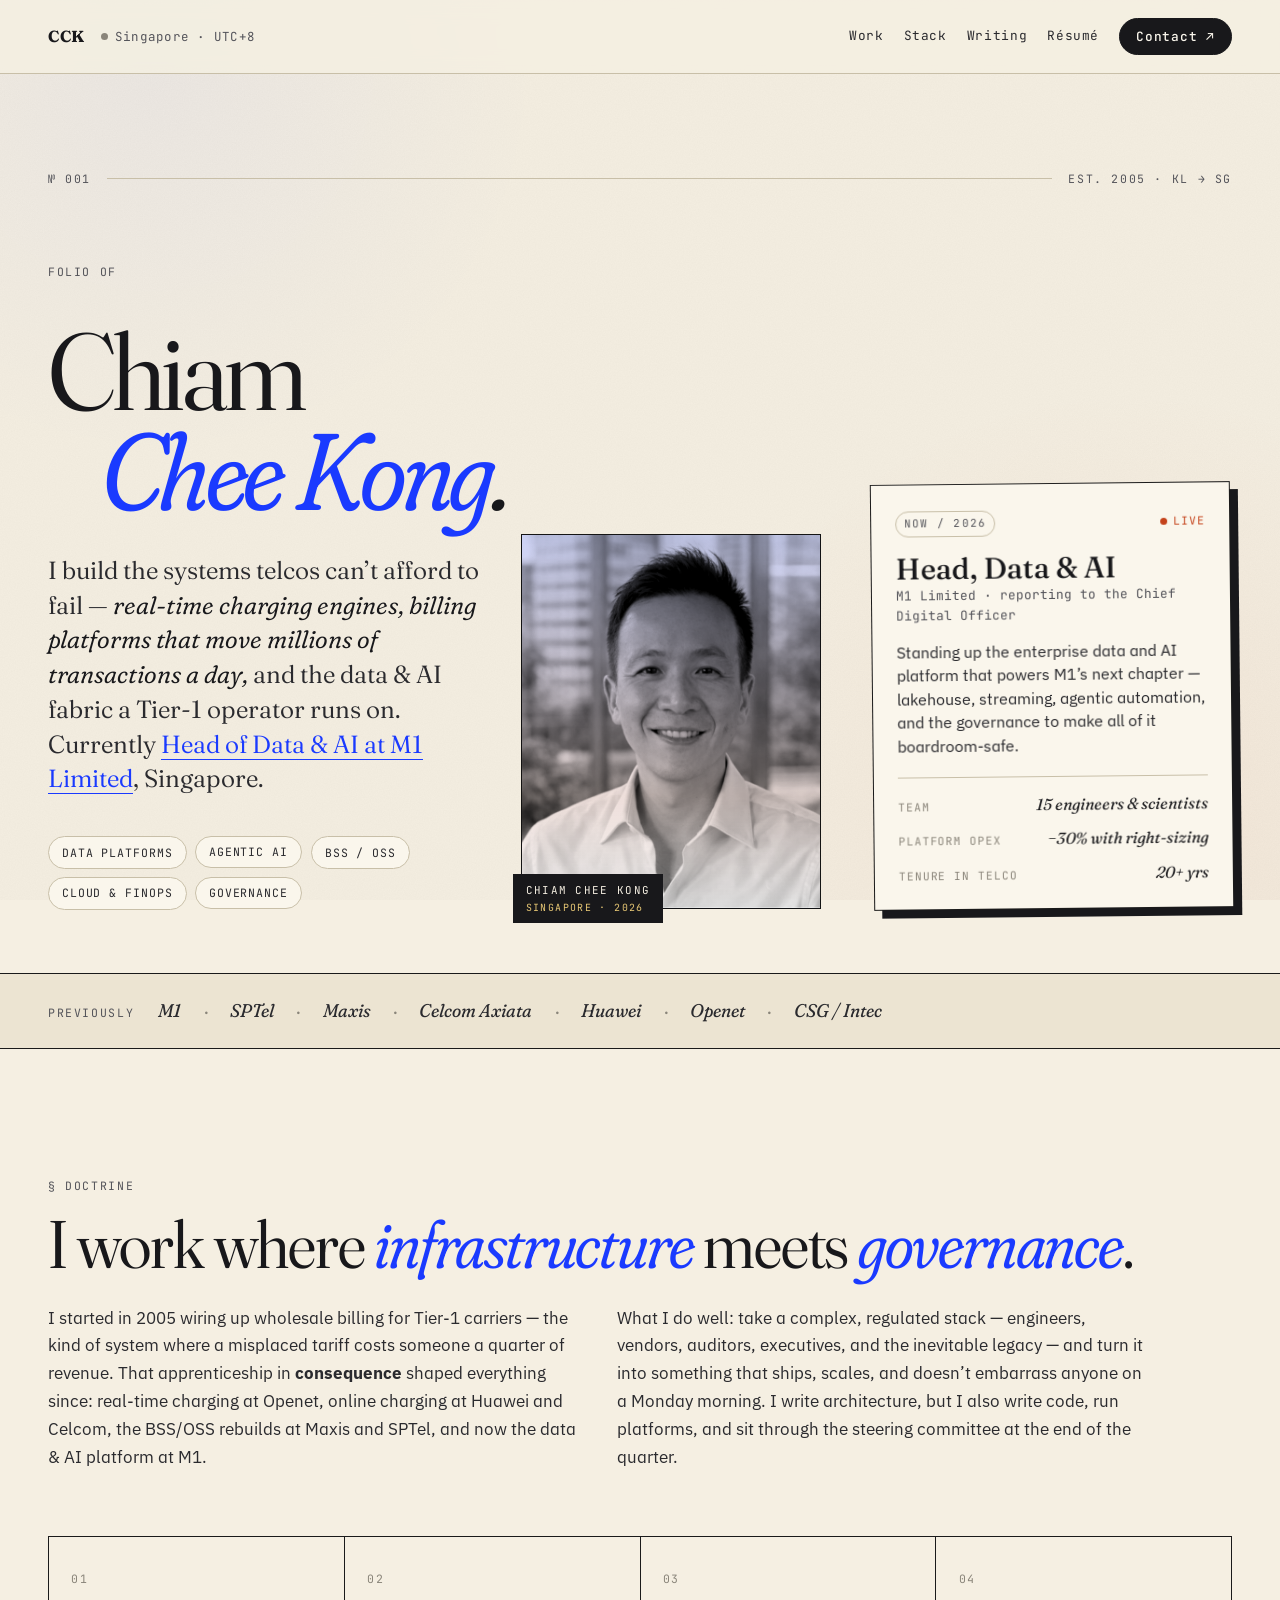
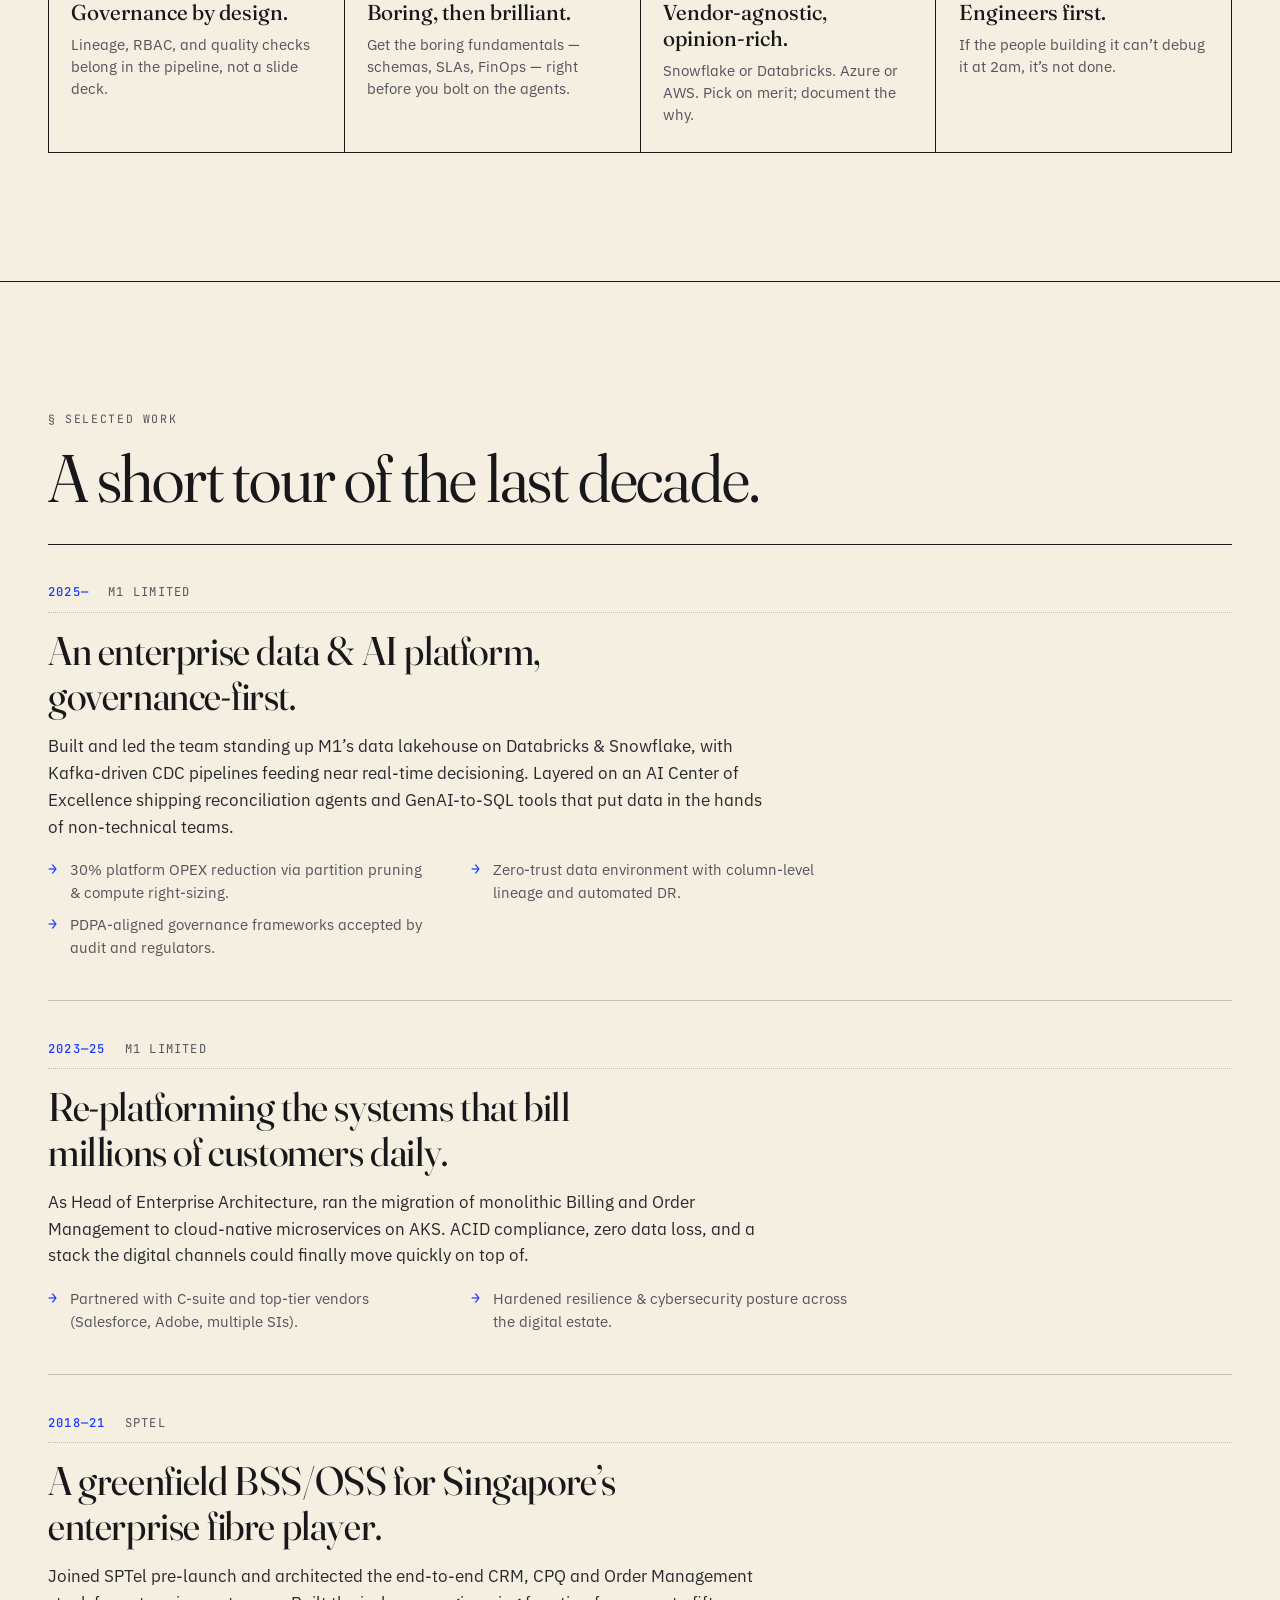
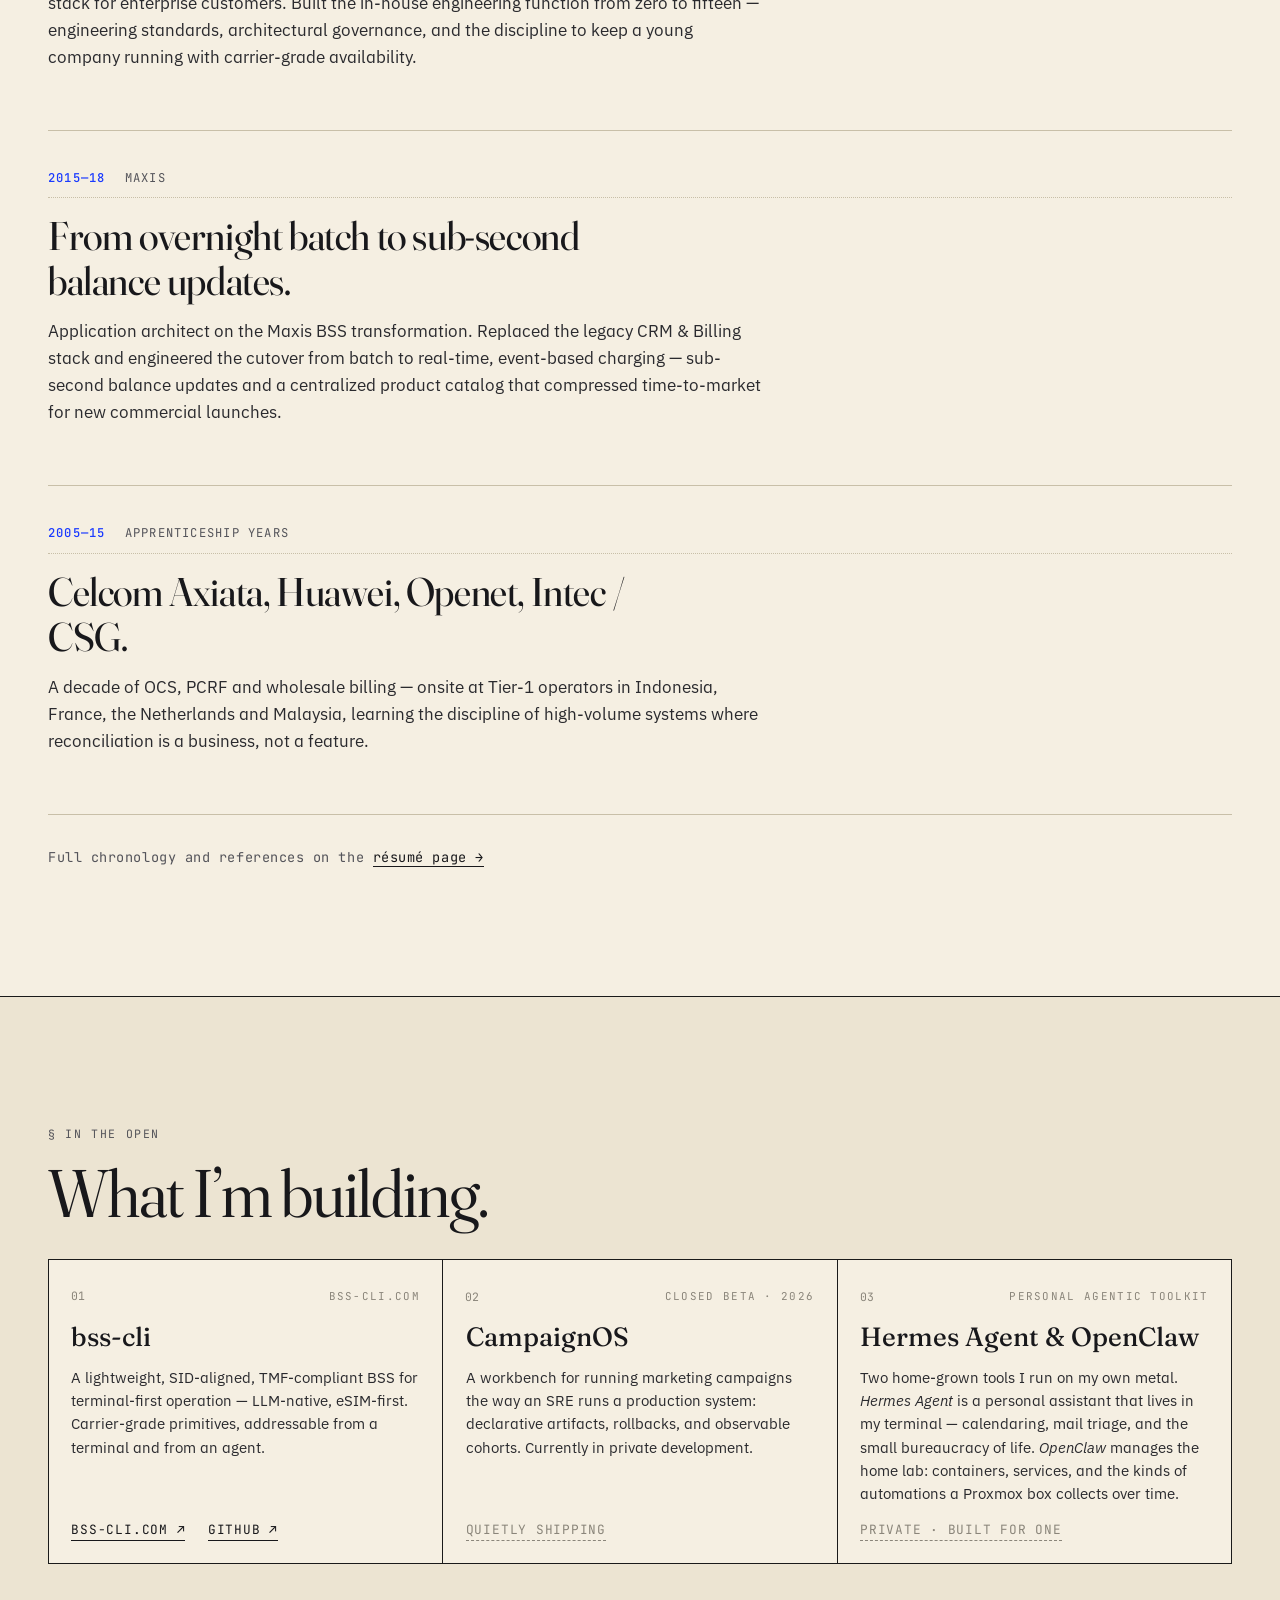
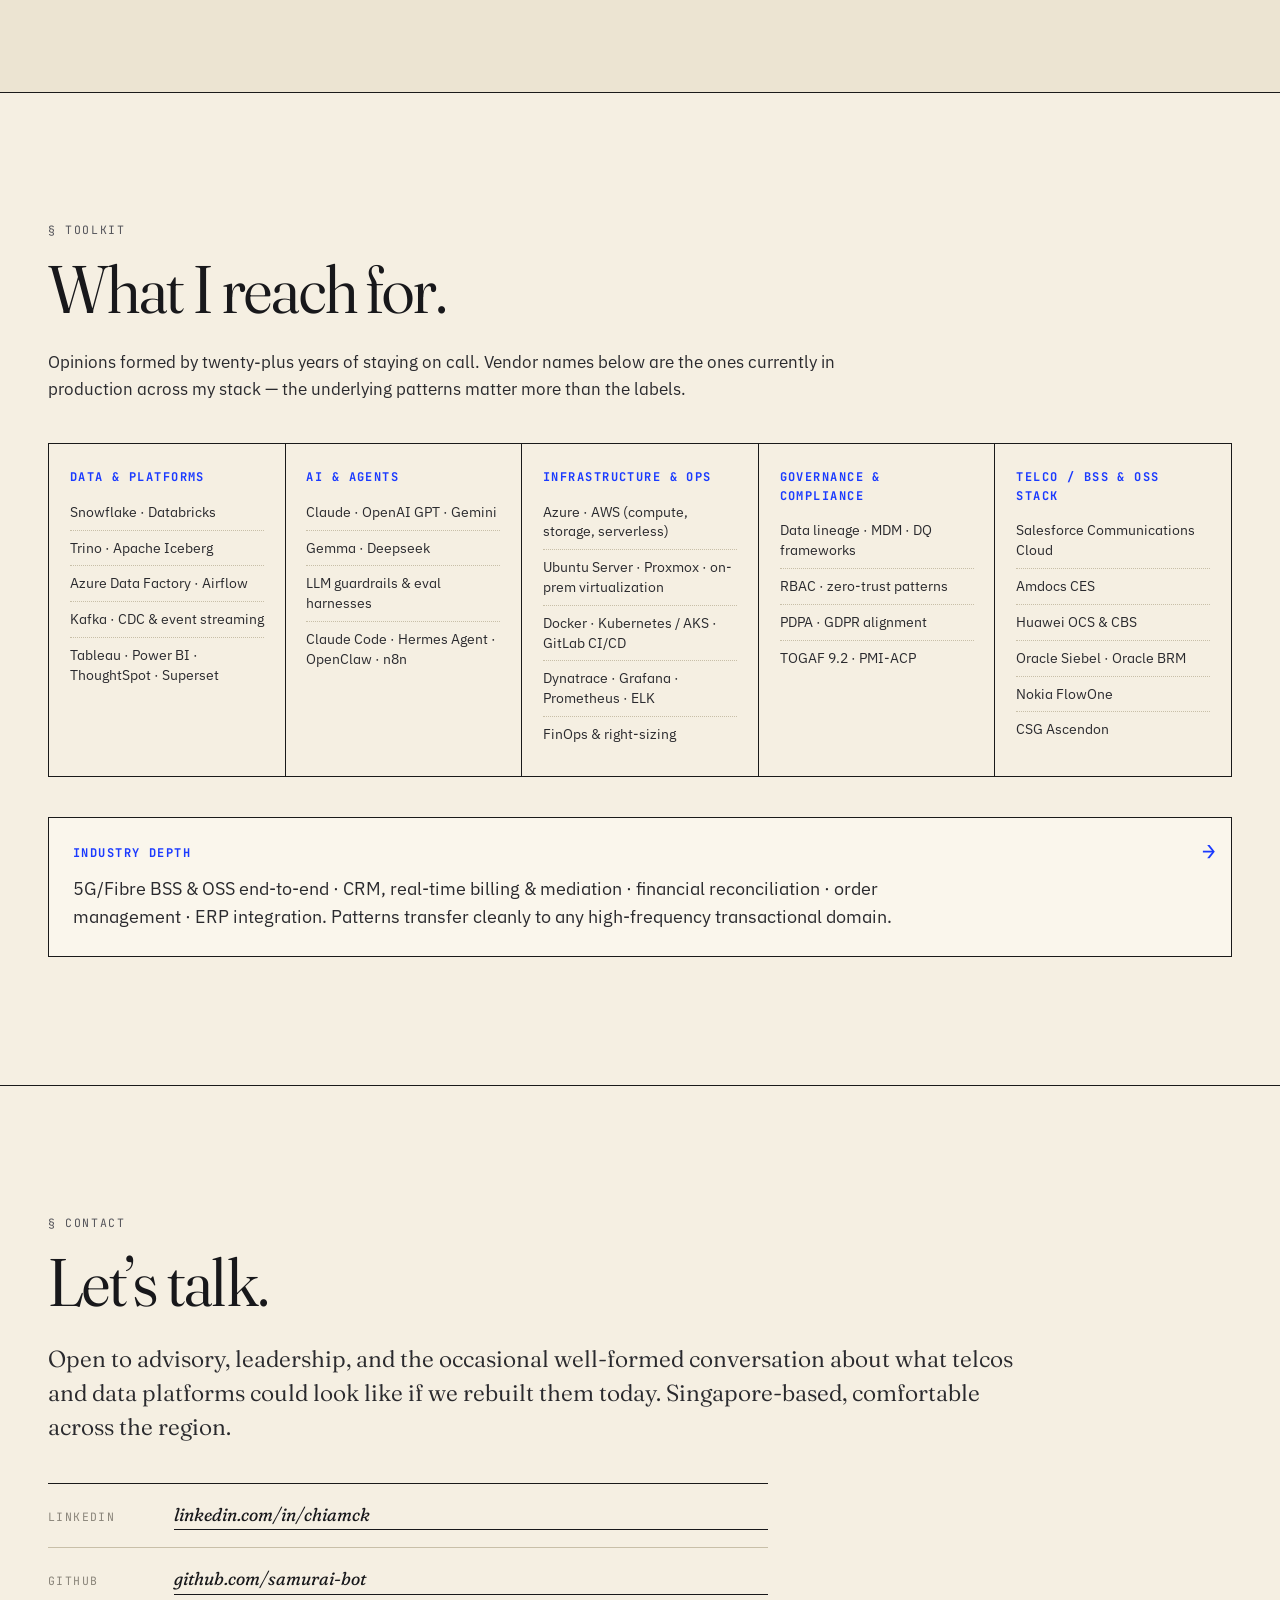
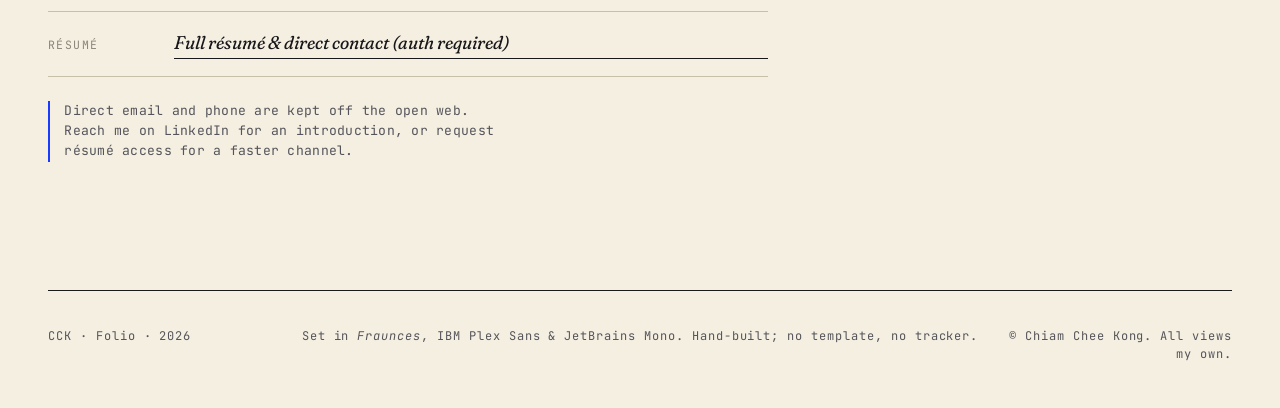
==== index.html @ 958ca461 "chiamck.site — initial published state" ====
<!doctype html>
<html lang="en">
<head>
  <meta charset="utf-8" />
  <meta name="viewport" content="width=device-width,initial-scale=1" />
  <title>Chiam Chee Kong — Head of Data &amp; AI, M1</title>
  <meta name="description" content="Chiam Chee Kong — Head of Data &amp; AI at M1 Limited. Over twenty years building telco-grade data, billing, and decision systems across Singapore and Malaysia." />
  <meta name="author" content="Chiam Chee Kong" />
  <meta property="og:title" content="Chiam Chee Kong — Head of Data &amp; AI" />
  <meta property="og:description" content="Over twenty years building telco-grade data, billing, and decision systems." />
  <meta property="og:url" content="https://chiamck.site" />
  <meta property="og:type" content="website" />
  <meta name="theme-color" content="#f5efe2" />
  <link rel="preconnect" href="https://fonts.googleapis.com" />
  <link rel="preconnect" href="https://fonts.gstatic.com" crossorigin />
  <link href="https://fonts.googleapis.com/css2?family=Fraunces:opsz,wght,SOFT@9..144,300..900,0..100&family=IBM+Plex+Sans:wght@300;400;500;600&family=JetBrains+Mono:wght@400;500&display=swap" rel="stylesheet" />
  <link rel="stylesheet" href="./assets/styles.css" />
  <link rel="icon" type="image/svg+xml" href="./assets/favicon.svg" />
</head>
<body class="page page--home">

  <a class="skip" href="#main">Skip to content</a>

  <header class="topbar" role="banner">
    <div class="topbar__mark">
      <span class="topbar__sigil" aria-hidden="true">CCK</span>
      <span class="topbar__meta"><span class="dot" aria-hidden="true"></span>Singapore · UTC+8</span>
    </div>
    <nav class="topbar__nav" aria-label="Primary">
      <a href="#work">Work</a>
      <a href="#stack">Stack</a>
      <a href="#writing">Writing</a>
      <a href="./resume.html">Résumé</a>
      <a href="https://www.linkedin.com/in/chiamck/" rel="noopener" class="topbar__cta">Contact ↗</a>
    </nav>
  </header>

  <main id="main">

    <!-- HERO -->
    <section class="hero" aria-labelledby="hero-title">
      <div class="hero__rail" aria-hidden="true">
        <span>№ 001</span>
        <span class="rail-line"></span>
        <span>EST. 2005 · KL → SG</span>
      </div>

      <div class="hero__grid">
        <p class="kicker">Folio of</p>
        <h1 id="hero-title" class="display">
          <span class="display__line">Chiam</span>
          <span class="display__line display__line--it">Chee&nbsp;Kong<span class="display__period">.</span></span>
        </h1>

        <p class="lede">
          I build the systems telcos can&rsquo;t afford to fail —
          <em>real-time charging engines, billing platforms that move millions of transactions a day,</em>
          and the data &amp; AI fabric a Tier-1 operator runs on. Currently
          <a href="#work">Head of Data &amp; AI at M1 Limited</a>, Singapore.
        </p>

        <ul class="hero__chips" aria-label="Focus areas">
          <li>Data Platforms</li>
          <li>Agentic AI</li>
          <li>BSS / OSS</li>
          <li>Cloud &amp; FinOps</li>
          <li>Governance</li>
        </ul>
      </div>

      <figure class="portrait" aria-label="Portrait of Chiam Chee Kong">
        <img src="./assets/portrait.jpg" alt="Chiam Chee Kong" loading="eager" />
        <figcaption>
          <span class="portrait__plate">
            <span>Chiam Chee Kong</span>
            <span class="portrait__loc">Singapore · 2026</span>
          </span>
        </figcaption>
      </figure>

      <aside class="card-now" aria-labelledby="now-title">
        <div class="card-now__head">
          <span class="tag">Now / 2026</span>
          <span class="card-now__time"><span class="dot dot--live"></span>Live</span>
        </div>
        <h2 id="now-title" class="card-now__title">Head, Data &amp; AI</h2>
        <p class="card-now__org">M1 Limited &middot; reporting to the Chief Digital Officer</p>
        <p class="card-now__body">
          Standing up the enterprise data and AI platform that powers M1&rsquo;s next chapter — lakehouse, streaming, agentic
          automation, and the governance to make all of it boardroom-safe.
        </p>
        <dl class="card-now__stats">
          <div><dt>Team</dt><dd>15 engineers &amp; scientists</dd></div>
          <div><dt>Platform OPEX</dt><dd>−30% with right-sizing</dd></div>
          <div><dt>Tenure in telco</dt><dd>20+ yrs</dd></div>
        </dl>
      </aside>
    </section>

    <!-- PREVIOUSLY -->
    <section class="previously" aria-label="Previously">
      <p class="previously__label">Previously</p>
      <ul class="previously__list">
        <li>M1</li>
        <li>SPTel</li>
        <li>Maxis</li>
        <li>Celcom Axiata</li>
        <li>Huawei</li>
        <li>Openet</li>
        <li>CSG / Intec</li>
      </ul>
    </section>

    <!-- ABOUT / DOCTRINE -->
    <section class="doctrine" aria-labelledby="doctrine-title">
      <p class="kicker">§ Doctrine</p>
      <h2 id="doctrine-title" class="section-title">
        I work where <em>infrastructure</em> meets <em>governance</em>.
      </h2>
      <div class="doctrine__cols">
        <p>
          I started in 2005 wiring up wholesale billing for Tier-1 carriers — the kind of system where a misplaced
          tariff costs someone a quarter of revenue. That apprenticeship in <strong>consequence</strong> shaped
          everything since: real-time charging at Openet, online charging at Huawei and Celcom, the BSS/OSS rebuilds
          at Maxis and SPTel, and now the data &amp; AI platform at M1.
        </p>
        <p>
          What I do well: take a complex, regulated stack &mdash; engineers, vendors, auditors, executives, and the
          inevitable legacy &mdash; and turn it into something that ships, scales, and doesn&rsquo;t embarrass anyone
          on a Monday morning. I write architecture, but I also write code, run platforms, and sit through the
          steering committee at the end of the quarter.
        </p>
      </div>

      <ul class="principles" aria-label="Operating principles">
        <li>
          <span class="principles__num">01</span>
          <h3>Governance by design.</h3>
          <p>Lineage, RBAC, and quality checks belong in the pipeline, not a slide deck.</p>
        </li>
        <li>
          <span class="principles__num">02</span>
          <h3>Boring, then brilliant.</h3>
          <p>Get the boring fundamentals — schemas, SLAs, FinOps — right before you bolt on the agents.</p>
        </li>
        <li>
          <span class="principles__num">03</span>
          <h3>Vendor-agnostic, opinion-rich.</h3>
          <p>Snowflake or Databricks. Azure or AWS. Pick on merit; document the why.</p>
        </li>
        <li>
          <span class="principles__num">04</span>
          <h3>Engineers first.</h3>
          <p>If the people building it can&rsquo;t debug it at 2am, it&rsquo;s not done.</p>
        </li>
      </ul>
    </section>

    <!-- WORK -->
    <section class="work" id="work" aria-labelledby="work-title">
      <p class="kicker">§ Selected work</p>
      <h2 id="work-title" class="section-title">A short tour of the last decade.</h2>

      <ol class="case-list">
        <li class="case">
          <div class="case__meta">
            <span class="case__year">2025—</span>
            <span class="case__org">M1 Limited</span>
          </div>
          <h3 class="case__title">An enterprise data &amp; AI platform, governance-first.</h3>
          <p class="case__summary">
            Built and led the team standing up M1&rsquo;s data lakehouse on Databricks &amp; Snowflake, with
            Kafka-driven CDC pipelines feeding near real-time decisioning. Layered on an AI Center of Excellence
            shipping reconciliation agents and GenAI-to-SQL tools that put data in the hands of non-technical teams.
          </p>
          <ul class="case__points">
            <li>30% platform OPEX reduction via partition pruning &amp; compute right-sizing.</li>
            <li>Zero-trust data environment with column-level lineage and automated DR.</li>
            <li>PDPA-aligned governance frameworks accepted by audit and regulators.</li>
          </ul>
        </li>

        <li class="case">
          <div class="case__meta">
            <span class="case__year">2023—25</span>
            <span class="case__org">M1 Limited</span>
          </div>
          <h3 class="case__title">Re-platforming the systems that bill millions of customers daily.</h3>
          <p class="case__summary">
            As Head of Enterprise Architecture, ran the migration of monolithic Billing and Order Management to
            cloud-native microservices on AKS. ACID compliance, zero data loss, and a stack the digital channels
            could finally move quickly on top of.
          </p>
          <ul class="case__points">
            <li>Partnered with C-suite and top-tier vendors (Salesforce, Adobe, multiple SIs).</li>
            <li>Hardened resilience &amp; cybersecurity posture across the digital estate.</li>
          </ul>
        </li>

        <li class="case">
          <div class="case__meta">
            <span class="case__year">2018—21</span>
            <span class="case__org">SPTel</span>
          </div>
          <h3 class="case__title">A greenfield BSS/OSS for Singapore&rsquo;s enterprise fibre player.</h3>
          <p class="case__summary">
            Joined SPTel pre-launch and architected the end-to-end CRM, CPQ and Order Management stack for enterprise
            customers. Built the in-house engineering function from zero to fifteen — engineering standards,
            architectural governance, and the discipline to keep a young company running with carrier-grade
            availability.
          </p>
        </li>

        <li class="case">
          <div class="case__meta">
            <span class="case__year">2015—18</span>
            <span class="case__org">Maxis</span>
          </div>
          <h3 class="case__title">From overnight batch to sub-second balance updates.</h3>
          <p class="case__summary">
            Application architect on the Maxis BSS transformation. Replaced the legacy CRM &amp; Billing stack and
            engineered the cutover from batch to real-time, event-based charging — sub-second balance updates and a
            centralized product catalog that compressed time-to-market for new commercial launches.
          </p>
        </li>

        <li class="case case--quiet">
          <div class="case__meta">
            <span class="case__year">2005—15</span>
            <span class="case__org">Apprenticeship years</span>
          </div>
          <h3 class="case__title">Celcom Axiata, Huawei, Openet, Intec / CSG.</h3>
          <p class="case__summary">
            A decade of OCS, PCRF and wholesale billing — onsite at Tier-1 operators in Indonesia, France, the
            Netherlands and Malaysia, learning the discipline of high-volume systems where reconciliation is a
            business, not a feature.
          </p>
        </li>
      </ol>

      <p class="work__more">
        Full chronology and references on the <a href="./resume.html">résumé page →</a>
      </p>
    </section>

    <!-- WRITING / SIDE PROJECTS -->
    <section class="writing" id="writing" aria-labelledby="writing-title">
      <p class="kicker">§ In the open</p>
      <h2 id="writing-title" class="section-title">What I&rsquo;m building.</h2>

      <div class="writing__grid">
        <article class="card-proj">
          <div class="card-proj__head">
            <span class="card-proj__num">01</span>
            <span class="tag tag--mono">bss-cli.com</span>
          </div>
          <h3 class="card-proj__title">bss-cli</h3>
          <p class="card-proj__body">
            A lightweight, SID-aligned, TMF-compliant BSS for terminal-first operation &mdash; LLM-native,
            eSIM-first. Carrier-grade primitives, addressable from a terminal and from an agent.
          </p>
          <div class="card-proj__links">
            <a class="link-arrow" href="https://bss-cli.com" rel="noopener">bss-cli.com</a>
            <a class="link-arrow" href="https://github.com/samurai-bot/bss-cli" rel="noopener">GitHub</a>
          </div>
        </article>

        <article class="card-proj">
          <div class="card-proj__head">
            <span class="card-proj__num">02</span>
            <span class="tag tag--mono">closed beta · 2026</span>
          </div>
          <h3 class="card-proj__title">CampaignOS</h3>
          <p class="card-proj__body">
            A workbench for running marketing campaigns the way an SRE runs a production system: declarative
            artifacts, rollbacks, and observable cohorts. Currently in private development.
          </p>
          <span class="link-arrow link-arrow--muted">Quietly shipping</span>
        </article>

        <article class="card-proj">
          <div class="card-proj__head">
            <span class="card-proj__num">03</span>
            <span class="tag tag--mono">personal agentic toolkit</span>
          </div>
          <h3 class="card-proj__title">Hermes Agent &amp; OpenClaw</h3>
          <p class="card-proj__body">
            Two home-grown tools I run on my own metal. <em>Hermes Agent</em> is a personal assistant that lives in
            my terminal — calendaring, mail triage, and the small bureaucracy of life. <em>OpenClaw</em> manages
            the home lab: containers, services, and the kinds of automations a Proxmox box collects over time.
          </p>
          <span class="link-arrow link-arrow--muted">Private &middot; built for one</span>
        </article>
      </div>
    </section>

    <!-- STACK / CAPABILITIES -->
    <section class="stack" id="stack" aria-labelledby="stack-title">
      <p class="kicker">§ Toolkit</p>
      <h2 id="stack-title" class="section-title">What I reach for.</h2>
      <p class="stack__intro">
        Opinions formed by twenty-plus years of staying on call. Vendor names below are the ones currently in production
        across my stack — the underlying patterns matter more than the labels.
      </p>

      <div class="stack__grid">
        <div class="stack__col">
          <h3>Data &amp; platforms</h3>
          <ul>
            <li>Snowflake · Databricks</li>
            <li>Trino · Apache Iceberg</li>
            <li>Azure Data Factory · Airflow</li>
            <li>Kafka · CDC &amp; event streaming</li>
            <li>Tableau · Power BI · ThoughtSpot · Superset</li>
          </ul>
        </div>
        <div class="stack__col">
          <h3>AI &amp; agents</h3>
          <ul>
            <li>Claude · OpenAI GPT · Gemini</li>
            <li>Gemma · Deepseek</li>
            <li>LLM guardrails &amp; eval harnesses</li>
            <li>Claude Code · Hermes Agent · OpenClaw · n8n</li>
          </ul>
        </div>
        <div class="stack__col">
          <h3>Infrastructure &amp; ops</h3>
          <ul>
            <li>Azure · AWS (compute, storage, serverless)</li>
            <li>Ubuntu Server · Proxmox · on-prem virtualization</li>
            <li>Docker · Kubernetes / AKS · GitLab CI/CD</li>
            <li>Dynatrace · Grafana · Prometheus · ELK</li>
            <li>FinOps &amp; right-sizing</li>
          </ul>
        </div>
        <div class="stack__col">
          <h3>Governance &amp; compliance</h3>
          <ul>
            <li>Data lineage · MDM · DQ frameworks</li>
            <li>RBAC · zero-trust patterns</li>
            <li>PDPA · GDPR alignment</li>
            <li>TOGAF 9.2 · PMI-ACP</li>
          </ul>
        </div>
        <div class="stack__col stack__col--telco">
          <h3>Telco / BSS &amp; OSS stack</h3>
          <ul>
            <li>Salesforce Communications Cloud</li>
            <li>Amdocs CES</li>
            <li>Huawei OCS &amp; CBS</li>
            <li>Oracle Siebel · Oracle BRM</li>
            <li>Nokia FlowOne</li>
            <li>CSG Ascendon</li>
          </ul>
        </div>
      </div>

      <div class="stack__industry">
        <h3>Industry depth</h3>
        <p>
          5G/Fibre BSS &amp; OSS end-to-end · CRM, real-time billing &amp; mediation · financial reconciliation ·
          order management · ERP integration. Patterns transfer cleanly to any high-frequency transactional domain.
        </p>
      </div>
    </section>

    <!-- CONTACT -->
    <section class="contact" id="contact" aria-labelledby="contact-title">
      <p class="kicker">§ Contact</p>
      <h2 id="contact-title" class="section-title">Let&rsquo;s talk.</h2>
      <p class="contact__lede">
        Open to advisory, leadership, and the occasional well-formed conversation about what telcos and data
        platforms could look like if we rebuilt them today. Singapore-based, comfortable across the region.
      </p>

      <ul class="contact__list">
        <li>
          <span class="contact__label">LinkedIn</span>
          <a href="https://www.linkedin.com/in/chiamck/" rel="noopener">linkedin.com/in/chiamck</a>
        </li>
        <li>
          <span class="contact__label">GitHub</span>
          <a href="https://github.com/samurai-bot" rel="noopener">github.com/samurai-bot</a>
        </li>
        <li>
          <span class="contact__label">Résumé</span>
          <a href="./resume.html">Full résumé &amp; direct contact (auth required)</a>
        </li>
      </ul>
      <p class="contact__note">
        Direct email and phone are kept off the open web. Reach me on LinkedIn for an introduction, or
        request résumé access for a faster channel.
      </p>
    </section>
  </main>

  <footer class="footer" role="contentinfo">
    <div class="footer__rule" aria-hidden="true"></div>
    <div class="footer__grid">
      <p class="footer__mark">CCK · Folio · 2026</p>
      <p class="footer__cite">
        Set in <em>Fraunces</em>, IBM Plex Sans &amp; JetBrains Mono. Hand-built; no template, no tracker.
      </p>
      <p class="footer__legal">
        © Chiam Chee Kong. All views my own.
      </p>
    </div>
  </footer>

</body>
</html>
---- assets/styles.css ----
/* =========================================================
   CCK · Folio
   Editorial / technical. Cream paper, ink black, cobalt accent.
   ========================================================= */

:root {
  --paper:        #f5efe2;
  --paper-deep:   #ece4d2;
  --paper-soft:   #faf6ec;
  --ink:          #18181b;
  --ink-soft:     #2a2a2e;
  --ink-mute:     #54545a;
  --ink-faint:    #8a857a;
  --rule:         #1a1a1a;
  --rule-soft:    #c8bfa8;
  --accent:       #1a3aff;          /* cobalt */
  --accent-warm:  #c4421a;          /* terracotta — used sparingly */
  --hl:           #fff5b8;          /* highlighter */

  --serif:  "Fraunces", "Iowan Old Style", Georgia, "Times New Roman", serif;
  --sans:   "IBM Plex Sans", -apple-system, BlinkMacSystemFont, "Helvetica Neue", Arial, sans-serif;
  --mono:   "JetBrains Mono", "SF Mono", "Fira Code", ui-monospace, Menlo, monospace;

  --measure: 64ch;
  --gutter: clamp(1.25rem, 4vw, 3rem);
  --section-y: clamp(4rem, 10vw, 8rem);

  --easing: cubic-bezier(.2,.8,.2,1);
}

/* ---------- reset / base ---------- */

*, *::before, *::after { box-sizing: border-box; }
html, body { margin: 0; padding: 0; }
html { scroll-behavior: smooth; }

body {
  background: var(--paper);
  color: var(--ink);
  font-family: var(--sans);
  font-size: clamp(15px, 1.05vw + 12px, 18px);
  line-height: 1.55;
  font-feature-settings: "ss01", "kern", "liga";
  text-rendering: optimizeLegibility;
  -webkit-font-smoothing: antialiased;
  background-image:
    radial-gradient(circle at 12% 8%, rgba(26,58,255,.04), transparent 28%),
    radial-gradient(circle at 88% 92%, rgba(196,66,26,.05), transparent 32%);
  background-attachment: fixed;
}

/* subtle paper grain */
body::before {
  content: "";
  position: fixed; inset: 0;
  pointer-events: none;
  background-image: url("data:image/svg+xml;utf8,<svg xmlns='http://www.w3.org/2000/svg' width='240' height='240'><filter id='n'><feTurbulence type='fractalNoise' baseFrequency='.85' numOctaves='2' stitchTiles='stitch'/><feColorMatrix values='0 0 0 0 0  0 0 0 0 0  0 0 0 0 0  0 0 0 .045 0'/></filter><rect width='100%25' height='100%25' filter='url(%23n)'/></svg>");
  mix-blend-mode: multiply;
  opacity: .55;
  z-index: 1;
}

main, header, footer, section { position: relative; z-index: 2; }

a {
  color: inherit;
  text-decoration: none;
  text-underline-offset: .2em;
  text-decoration-thickness: 1px;
  border-bottom: 1px solid currentColor;
  transition: color .25s var(--easing), background .25s var(--easing);
}
a:hover, a:focus-visible {
  color: var(--accent);
}
a:focus-visible { outline: 2px dashed var(--accent); outline-offset: 4px; border-radius: 2px; }

img { max-width: 100%; display: block; }

::selection { background: var(--hl); color: var(--ink); }

.skip {
  position: absolute; left: -9999px;
  background: var(--ink); color: var(--paper); padding: .6rem 1rem;
}
.skip:focus { left: 1rem; top: 1rem; z-index: 10; }

/* ---------- typography primitives ---------- */

.kicker {
  font-family: var(--mono);
  font-size: .72rem;
  letter-spacing: .14em;
  text-transform: uppercase;
  color: var(--ink-mute);
  margin: 0 0 1rem;
}

.section-title {
  font-family: var(--serif);
  font-weight: 360;
  font-style: normal;
  font-size: clamp(2.1rem, 4vw + 1rem, 4.4rem);
  line-height: 1.02;
  letter-spacing: -0.018em;
  margin: 0 0 1.6rem;
  font-variation-settings: "opsz" 144, "SOFT" 30;
}
.section-title em {
  font-style: italic;
  font-variation-settings: "opsz" 144, "SOFT" 80;
  color: var(--accent);
}

.tag {
  display: inline-flex; align-items: center; gap: .5em;
  font-family: var(--mono);
  font-size: .68rem;
  letter-spacing: .12em;
  text-transform: uppercase;
  color: var(--ink-mute);
  border: 1px solid var(--rule-soft);
  padding: .35em .7em;
  border-radius: 999px;
  background: var(--paper-soft);
}
.tag--mono { padding: .25em 0; border: 0; background: transparent; color: var(--ink-faint); }

.dot {
  width: 7px; height: 7px; border-radius: 50%;
  background: var(--ink-faint); display: inline-block;
}
.dot--live {
  background: var(--accent-warm);
  box-shadow: 0 0 0 0 rgba(196,66,26,.5);
  animation: live 1.6s var(--easing) infinite;
}
@keyframes live {
  0%   { box-shadow: 0 0 0 0   rgba(196,66,26,.55); }
  70%  { box-shadow: 0 0 0 10px rgba(196,66,26,0); }
  100% { box-shadow: 0 0 0 0   rgba(196,66,26,0); }
}

/* ---------- top bar ---------- */

.topbar {
  position: sticky; top: 0; z-index: 5;
  display: flex; align-items: center; justify-content: space-between;
  gap: 2rem;
  padding: 1.1rem var(--gutter);
  background: rgba(245, 239, 226, .82);
  backdrop-filter: blur(10px) saturate(1.1);
  -webkit-backdrop-filter: blur(10px) saturate(1.1);
  border-bottom: 1px solid var(--rule-soft);
}
.topbar__mark {
  display: flex; align-items: center; gap: 1rem;
  font-family: var(--mono); font-size: .78rem; letter-spacing: .1em;
}
.topbar__sigil {
  display: inline-block;
  font-family: var(--serif);
  font-weight: 700;
  font-size: 1rem;
  letter-spacing: .04em;
  color: var(--ink);
  border: 0;
}
.topbar__sigil--link { border-bottom: 1px solid currentColor; }
.topbar__meta { display: inline-flex; align-items: center; gap: .55em; color: var(--ink-mute); }

.topbar__nav {
  display: flex; align-items: center; gap: 1.25rem;
  font-family: var(--mono); font-size: .8rem; letter-spacing: .05em;
}
.topbar__nav a, .topbar__nav button {
  border-bottom: 1px solid transparent;
  background: none; cursor: pointer;
  font: inherit; color: var(--ink-soft); padding: 0;
}
.topbar__nav a:hover, .topbar__nav button:hover {
  border-bottom-color: currentColor; color: var(--accent);
}
.topbar__cta,
.topbar__cta:link,
.topbar__cta:visited {
  display: inline-flex; align-items: center;
  border: 1px solid var(--ink) !important;
  padding: .5rem 1rem;
  border-radius: 999px;
  background: var(--ink) !important;
  color: var(--paper-soft) !important;
  font-weight: 500;
  letter-spacing: .06em;
}
.topbar__cta:hover, .topbar__cta:focus-visible {
  background: var(--accent) !important;
  border-color: var(--accent) !important;
  color: #ffffff !important;
}
.topbar__cta--button { font-family: var(--mono); font-size: .8rem; }
@media (max-width: 720px) {
  .topbar { padding: .75rem 1rem; gap: 1rem; }
  .topbar__nav { gap: .85rem; font-size: .72rem; }
  .topbar__nav a:not(.topbar__cta) { display: none; }
  .topbar__nav .topbar__cta { display: inline-flex; }
}

/* ---------- HERO ---------- */

.hero {
  padding: clamp(3rem, 8vw, 6rem) var(--gutter) clamp(2rem, 5vw, 4rem);
  display: grid;
  grid-template-columns: minmax(0, 1fr) minmax(220px, 300px) minmax(260px, 360px);
  grid-template-areas:
    "rail    rail      rail"
    "title   portrait  now";
  gap: clamp(1.5rem, 4vw, 4rem);
  align-items: end;
  border-bottom: 1px solid var(--rule);
}
.hero__rail { grid-area: rail; }
.hero__grid { grid-area: title; }
.portrait   { grid-area: portrait; }
.card-now   { grid-area: now; }

@media (max-width: 1100px) {
  .hero {
    grid-template-columns: 1fr 1fr;
    grid-template-areas:
      "rail rail"
      "title portrait"
      "now   now";
  }
}
@media (max-width: 720px) {
  .hero {
    grid-template-columns: 1fr;
    grid-template-areas:
      "rail"
      "portrait"
      "title"
      "now";
  }
}

.hero__rail {
  grid-column: 1 / -1;
  display: flex; align-items: center; gap: 1rem;
  font-family: var(--mono); font-size: .72rem; letter-spacing: .14em;
  text-transform: uppercase; color: var(--ink-mute);
  margin-bottom: 1.5rem;
}
.rail-line { flex: 1; height: 1px; background: var(--rule-soft); }

.hero__grid {
  display: grid; gap: 1.5rem;
}

.display {
  font-family: var(--serif);
  font-weight: 360;
  font-size: clamp(3.2rem, 8.5vw, 7.5rem);
  line-height: .92;
  letter-spacing: -0.035em;
  margin: 0;
  font-variation-settings: "opsz" 144, "SOFT" 20;
}
@media (max-width: 720px) { .display { font-size: clamp(3.2rem, 14vw, 5.5rem); } }
.display__line { display: block; }
.display__line--it {
  font-style: italic;
  font-variation-settings: "opsz" 144, "SOFT" 100;
  color: var(--accent);
  padding-left: clamp(.5rem, 4vw, 4rem);
}
.display__period { color: var(--ink); }

.lede {
  font-family: var(--serif);
  font-size: clamp(1.15rem, 1vw + .9rem, 1.55rem);
  line-height: 1.4;
  font-weight: 350;
  max-width: 32em;
  color: var(--ink-soft);
  font-variation-settings: "opsz" 36;
  margin: .5rem 0 0;
}
.lede em {
  font-style: italic;
  color: var(--ink);
  font-variation-settings: "opsz" 36, "SOFT" 90;
}
.lede a { border-bottom: 1px solid var(--accent); color: var(--accent); }

.hero__chips {
  list-style: none; padding: 0; margin: 1rem 0 0;
  display: flex; flex-wrap: wrap; gap: .5rem .55rem;
}
.hero__chips li {
  font-family: var(--mono);
  font-size: .72rem; letter-spacing: .08em; text-transform: uppercase;
  padding: .4rem .8rem;
  background: var(--paper-soft);
  border: 1px solid var(--rule-soft);
  border-radius: 999px;
  color: var(--ink-soft);
}

/* portrait — magazine duotone */
.portrait {
  margin: 0;
  position: relative;
  align-self: end;
}
.portrait img {
  width: 100%;
  aspect-ratio: 4 / 5;
  object-fit: cover;
  object-position: center 28%;
  filter: grayscale(1) contrast(1.05) brightness(.96);
  border: 1px solid var(--rule);
  background: var(--paper-deep);
  display: block;
  transition: filter .6s var(--easing);
}
.portrait::after {
  /* duotone wash */
  content: "";
  position: absolute; inset: 0;
  pointer-events: none;
  background:
    linear-gradient(180deg, rgba(26,58,255,.18), rgba(196,66,26,.12) 70%, rgba(245,239,226,0));
  mix-blend-mode: multiply;
  border: 1px solid transparent;
}
.portrait:hover img { filter: grayscale(0) contrast(1) brightness(1); }

.portrait figcaption {
  position: absolute;
  left: -8px; bottom: -14px;
  z-index: 2;
}
.portrait__plate {
  display: inline-flex; flex-direction: column;
  background: var(--ink); color: var(--paper);
  padding: .55rem .8rem;
  font-family: var(--mono);
  font-size: .68rem; letter-spacing: .12em; text-transform: uppercase;
  line-height: 1.4;
}
.portrait__loc {
  color: #e8c875;            /* warm parchment yellow on ink — readable */
  font-size: .62rem;
  letter-spacing: .14em;
  margin-top: .15rem;
}

/* now-card */
.card-now {
  border: 1px solid var(--rule);
  background: var(--paper-soft);
  padding: 1.6rem 1.5rem 1.4rem;
  position: relative;
  box-shadow: 8px 8px 0 var(--ink);
  transform: rotate(-0.6deg);
}
.card-now__head {
  display: flex; justify-content: space-between; align-items: center;
  margin-bottom: 1rem;
}
.card-now__time {
  font-family: var(--mono); font-size: .7rem; letter-spacing: .1em; text-transform: uppercase;
  color: var(--accent-warm); display: inline-flex; align-items: center; gap: .5em;
}
.card-now__title {
  font-family: var(--serif); font-size: 1.85rem; line-height: 1.05;
  margin: 0 0 .15rem; font-weight: 480;
}
.card-now__org {
  font-family: var(--mono); font-size: .8rem; color: var(--ink-mute);
  margin: 0 0 .9rem;
}
.card-now__body { margin: 0 0 1.2rem; font-size: .98rem; line-height: 1.5; color: var(--ink-soft); }
.card-now__stats {
  display: grid; grid-template-columns: 1fr 1fr; gap: .6rem .9rem; margin: 0;
  border-top: 1px solid var(--rule-soft); padding-top: .9rem;
}
.card-now__stats > div { grid-column: span 2; display: flex; justify-content: space-between; gap: 1rem; align-items: baseline; }
.card-now__stats dt { font-family: var(--mono); font-size: .7rem; letter-spacing: .08em; text-transform: uppercase; color: var(--ink-faint); }
.card-now__stats dd { margin: 0; font-family: var(--serif); font-style: italic; font-size: 1rem; color: var(--ink); }

/* ---------- previously / past employers ---------- */

.previously {
  border-bottom: 1px solid var(--rule);
  padding: 1.4rem var(--gutter);
  display: flex; align-items: baseline; gap: 1.5rem;
  flex-wrap: wrap;
  background: var(--paper-deep);
}
.previously__label {
  font-family: var(--mono);
  font-size: .72rem; letter-spacing: .14em; text-transform: uppercase;
  color: var(--ink-mute);
  margin: 0;
  flex-shrink: 0;
}
.previously__list {
  list-style: none; margin: 0; padding: 0;
  display: flex; flex-wrap: wrap; align-items: baseline;
  gap: .4rem 1.4rem;
}
.previously__list li {
  font-family: var(--serif);
  font-style: italic;
  font-size: 1.15rem;
  color: var(--ink-soft);
  font-variation-settings: "opsz" 60, "SOFT" 80;
  position: relative;
}
.previously__list li:not(:last-child)::after {
  content: "·";
  margin-left: 1.4rem;
  color: var(--ink-faint);
  font-style: normal;
}

/* ---------- DOCTRINE ---------- */

.doctrine {
  padding: var(--section-y) var(--gutter);
  border-bottom: 1px solid var(--rule);
}
.doctrine__cols {
  display: grid; grid-template-columns: repeat(2, minmax(0, 1fr));
  gap: 2.4rem;
  max-width: 1100px;
  font-size: 1.06rem;
  line-height: 1.65;
  color: var(--ink-soft);
}
.doctrine__cols p { margin: 0; }
@media (max-width: 760px) { .doctrine__cols { grid-template-columns: 1fr; } }

.principles {
  list-style: none; padding: 0; margin: 4rem 0 0;
  display: grid; grid-template-columns: repeat(4, minmax(0, 1fr));
  gap: 1px;
  background: var(--rule);
  border: 1px solid var(--rule);
}
.principles li {
  background: var(--paper);
  padding: 1.6rem 1.4rem;
}
.principles__num {
  font-family: var(--mono); font-size: .72rem; letter-spacing: .12em;
  color: var(--ink-faint);
}
.principles h3 {
  font-family: var(--serif); font-size: 1.35rem; line-height: 1.2;
  margin: .55rem 0 .55rem; font-weight: 460;
  font-variation-settings: "opsz" 60;
}
.principles p { margin: 0; color: var(--ink-mute); font-size: .92rem; line-height: 1.5; }

@media (max-width: 900px)  { .principles { grid-template-columns: repeat(2, 1fr); } }
@media (max-width: 520px)  { .principles { grid-template-columns: 1fr; } }

/* ---------- WORK ---------- */

.work {
  padding: var(--section-y) var(--gutter);
  border-bottom: 1px solid var(--rule);
}
.case-list {
  list-style: none; padding: 0; margin: 2rem 0 0;
  display: grid; gap: 0;
  border-top: 1px solid var(--rule);
}
.case {
  padding: 2.4rem 0 2.6rem;
  border-bottom: 1px solid var(--rule-soft);
  transition: background .35s var(--easing);
}
.case:hover { background: var(--paper-soft); }

.case__meta {
  display: flex; align-items: baseline; gap: 1.2rem;
  font-family: var(--mono); font-size: .76rem; letter-spacing: .1em;
  text-transform: uppercase;
  margin-bottom: 1rem;
  padding-bottom: .6rem;
  border-bottom: 1px dotted var(--rule-soft);
}
.case__year { color: var(--accent); font-weight: 500; }
.case__org  { color: var(--ink-mute); }
.case__meta::after {
  content: ""; flex: 1; height: 1px; background: transparent;
}

.case__title {
  font-family: var(--serif);
  font-size: clamp(1.6rem, 2vw + .9rem, 2.6rem);
  line-height: 1.12;
  margin: 0 0 .9rem;
  font-weight: 420;
  font-variation-settings: "opsz" 120;
  letter-spacing: -.01em;
  max-width: 26ch;
}
.case__summary {
  margin: 0 0 1.1rem; max-width: 72ch;
  color: var(--ink-soft); font-size: 1.05rem; line-height: 1.6;
}
.case__points {
  list-style: none; padding: 0; margin: 0;
  display: grid; grid-template-columns: repeat(2, minmax(0, 1fr));
  gap: .55rem 2.2rem;
  font-size: .95rem; color: var(--ink-mute);
  max-width: 90ch;
}
.case__points li {
  position: relative; padding-left: 1.4rem; line-height: 1.5;
}
.case__points li::before {
  content: "→";
  position: absolute; left: 0; top: 0;
  color: var(--accent); font-family: var(--mono);
}
@media (max-width: 760px) {
  .case__points { grid-template-columns: 1fr; }
}
.case--quiet { opacity: .9; }

.work__more {
  margin: 2rem 0 0;
  font-family: var(--mono); font-size: .85rem; letter-spacing: .04em;
  color: var(--ink-mute);
}
.work__more a { color: var(--ink); border-bottom: 1px solid var(--ink); }

/* ---------- WRITING / SIDE PROJECTS ---------- */

.writing {
  padding: var(--section-y) var(--gutter);
  border-bottom: 1px solid var(--rule);
  background: var(--paper-deep);
}
.writing__grid {
  display: grid;
  grid-template-columns: repeat(3, minmax(0, 1fr));
  gap: 1px;
  margin-top: 2rem;
  border: 1px solid var(--rule);
  background: var(--rule);
}
.card-proj__links {
  display: flex; flex-wrap: wrap; gap: .25rem 1.4rem;
  margin-top: auto;
  padding-top: .4rem;
}
@media (max-width: 900px) { .writing__grid { grid-template-columns: 1fr; } }

.card-proj {
  background: var(--paper);
  border: 0;
  padding: 1.6rem 1.4rem 1.4rem;
  display: flex; flex-direction: column; gap: .9rem;
  transition: background .25s var(--easing);
}
.card-proj:hover { background: var(--paper-soft); }
.card-proj__head { display: flex; justify-content: space-between; align-items: baseline; }
.card-proj__num { font-family: var(--mono); font-size: .72rem; color: var(--ink-faint); }
.card-proj__title { font-family: var(--serif); font-size: 1.65rem; line-height: 1.1; margin: 0; font-weight: 460; }
.card-proj__body { margin: 0; color: var(--ink-soft); font-size: .94rem; line-height: 1.55; flex: 1; }

.link-arrow {
  font-family: var(--mono); font-size: .8rem; letter-spacing: .06em;
  text-transform: uppercase; align-self: flex-start;
  border-bottom: 1px solid currentColor;
}
.link-arrow::after { content: " ↗"; }
.link-arrow--muted { color: var(--ink-faint); border-bottom: 1px dashed var(--ink-faint); cursor: default; }
.link-arrow--muted::after { content: ""; }

/* ---------- STACK ---------- */

.stack {
  padding: var(--section-y) var(--gutter);
  border-bottom: 1px solid var(--rule);
}
.stack__intro {
  max-width: 50em; color: var(--ink-soft); font-size: 1.05rem; line-height: 1.6;
  margin: 0 0 2.5rem;
}

.stack__grid {
  display: grid; grid-template-columns: repeat(5, minmax(0, 1fr));
  gap: 1px;
  border: 1px solid var(--rule);
  background: var(--rule);
}
.stack__col {
  padding: 1.4rem 1.1rem;
}
.stack__col h3 { font-size: .68rem; }
.stack__col ul li { font-size: .88rem; line-height: 1.4; }
.stack__col--telco { grid-column: span 1; }
.stack__col--telco ul { grid-template-columns: 1fr; }

@media (max-width: 1200px) {
  .stack__grid { grid-template-columns: repeat(3, 1fr); }
  .stack__col--telco { grid-column: 1 / -1; }
  .stack__col--telco ul { display: grid; grid-template-columns: repeat(3, 1fr); gap: .35rem 1.6rem; }
  .stack__col--telco ul li { border-bottom: 0; padding-bottom: 0; }
}
@media (max-width: 800px) {
  .stack__grid { grid-template-columns: repeat(2, 1fr); }
  .stack__col--telco ul { grid-template-columns: repeat(2, 1fr); }
}
@media (max-width: 540px) {
  .stack__grid { grid-template-columns: 1fr; }
  .stack__col--telco ul { grid-template-columns: 1fr; }
}

.stack__col {
  background: var(--paper);
  padding: 1.5rem 1.3rem;
}
.stack__col h3 {
  font-family: var(--mono); font-size: .75rem;
  letter-spacing: .12em; text-transform: uppercase;
  color: var(--accent); margin: 0 0 1rem;
}
.stack__col ul {
  list-style: none; padding: 0; margin: 0; display: grid; gap: .5rem;
  font-size: .94rem; color: var(--ink-soft);
}
.stack__col ul li {
  border-bottom: 1px dotted var(--rule-soft);
  padding-bottom: .45rem;
}
.stack__col ul li:last-child { border-bottom: 0; }

.stack__industry {
  margin-top: 2.5rem;
  padding: 1.6rem 1.5rem;
  border: 1px solid var(--rule);
  background: var(--paper-soft);
  position: relative;
}
.stack__industry::before {
  content: "→"; position: absolute; top: 1rem; right: 1rem;
  color: var(--accent); font-family: var(--mono); font-size: 1.4rem;
}
.stack__industry h3 {
  font-family: var(--mono); font-size: .75rem; letter-spacing: .12em;
  text-transform: uppercase; color: var(--accent); margin: 0 0 .8rem;
}
.stack__industry p { margin: 0; max-width: 80ch; color: var(--ink-soft); }

/* ---------- CONTACT ---------- */

.contact {
  padding: var(--section-y) var(--gutter);
}
.contact__lede {
  max-width: 42em; font-family: var(--serif); font-weight: 350;
  font-size: clamp(1.1rem, 1vw + .85rem, 1.45rem);
  line-height: 1.45; color: var(--ink-soft); margin: 0 0 2.5rem;
  font-variation-settings: "opsz" 36;
}
.contact__list {
  list-style: none; padding: 0; margin: 0;
  display: grid; gap: 0;
  border-top: 1px solid var(--rule);
  max-width: 720px;
}
.contact__list li {
  display: grid; grid-template-columns: 110px 1fr;
  align-items: baseline; gap: 1rem;
  padding: 1.05rem 0;
  border-bottom: 1px solid var(--rule-soft);
  font-size: 1.05rem;
}
.contact__label {
  font-family: var(--mono); font-size: .72rem; letter-spacing: .12em;
  text-transform: uppercase; color: var(--ink-faint);
}
.contact__list a {
  font-family: var(--serif); font-style: italic; font-weight: 400;
  font-size: 1.15rem;
  border-bottom: 1px solid currentColor;
  font-variation-settings: "opsz" 60, "SOFT" 80;
}
.contact__list a:hover { color: var(--accent); }

.contact__note {
  margin: 1.5rem 0 0;
  max-width: 56ch;
  font-family: var(--mono);
  font-size: .82rem;
  letter-spacing: .02em;
  line-height: 1.55;
  color: var(--ink-mute);
  border-left: 2px solid var(--accent);
  padding-left: .9rem;
}

.contact__row {
  display: inline-flex; align-items: baseline; gap: 1.2rem; flex-wrap: wrap;
}
.contact__alt {
  font-family: var(--mono) !important;
  font-style: normal !important;
  font-size: .75rem !important;
  letter-spacing: .08em;
  color: var(--ink-mute) !important;
  border-bottom: 1px solid var(--rule-soft) !important;
  text-transform: uppercase;
}
.contact__alt:hover { color: var(--accent) !important; border-bottom-color: var(--accent) !important; }

.resume__hint {
  font-family: var(--mono);
  font-size: .7rem;
  color: var(--ink-faint);
  letter-spacing: .04em;
  text-transform: none;
  margin-left: .15rem;
}

/* ---------- FOOTER ---------- */

.footer {
  padding: 0 var(--gutter) 2rem;
}
.footer__rule { height: 1px; background: var(--rule); margin-bottom: 1.5rem; }
.footer__grid {
  display: grid; grid-template-columns: 1fr auto 1fr;
  gap: 1rem; align-items: baseline;
  font-family: var(--mono); font-size: .75rem; letter-spacing: .08em;
  color: var(--ink-mute);
}
.footer__cite { text-align: center; }
.footer__legal { text-align: right; }
@media (max-width: 720px) {
  .footer__grid { grid-template-columns: 1fr; text-align: left; }
  .footer__cite, .footer__legal { text-align: left; }
}

/* =========================================================
   GATE PAGE (locked résumé)
   ========================================================= */

.page--gate { background: var(--paper); }
.page--gate body::before { opacity: .4; }

.gate {
  max-width: 1080px;
  margin: 0 auto;
  padding: clamp(3rem, 8vw, 6rem) var(--gutter);
  display: grid;
  grid-template-columns: minmax(0, 1.4fr) minmax(0, 1fr);
  gap: clamp(2rem, 5vw, 5rem);
  align-items: start;
}
@media (max-width: 860px) { .gate { grid-template-columns: 1fr; } }

.gate__panel {
  background: var(--paper-soft);
  border: 1px solid var(--rule);
  padding: clamp(1.6rem, 3vw, 2.4rem);
  position: relative;
}
.gate__panel::before {
  /* corner marks — like a sealed document */
  content: "";
  position: absolute; inset: 8px;
  border: 1px dashed var(--rule-soft);
  pointer-events: none;
}

.gate__title {
  font-family: var(--serif);
  font-size: clamp(2rem, 4vw + .8rem, 3.4rem);
  line-height: 1.05;
  letter-spacing: -.018em;
  margin: 0 0 1.2rem;
  font-weight: 360;
  font-variation-settings: "opsz" 144;
}
.gate__title em {
  font-style: italic;
  color: var(--accent);
  font-variation-settings: "opsz" 144, "SOFT" 90;
}
.gate__lede {
  margin: 0 0 1.8rem;
  max-width: 50ch;
  color: var(--ink-soft);
  line-height: 1.55;
  font-size: 1rem;
}

.gate__form { margin: 0; }
.gate__label {
  font-family: var(--mono);
  font-size: .72rem; letter-spacing: .14em;
  text-transform: uppercase;
  color: var(--ink-mute);
  display: block;
  margin-bottom: .55rem;
}
.gate__row {
  display: flex;
  gap: 0;
  border: 1px solid var(--ink);
  background: #fff;
}
.gate__row input {
  flex: 1; min-width: 0;
  border: 0; outline: 0;
  background: transparent;
  padding: .85rem 1rem;
  font-family: var(--mono);
  font-size: 1rem;
  letter-spacing: .12em;
  color: var(--ink);
}
.gate__row input::placeholder { color: var(--ink-faint); letter-spacing: .2em; }
.gate__row input:focus { background: var(--paper-soft); }

.gate__btn {
  border: 0;
  border-left: 1px solid var(--ink);
  background: var(--ink);
  color: var(--paper);
  font-family: var(--mono);
  font-size: .82rem;
  letter-spacing: .08em;
  padding: 0 1.4rem;
  cursor: pointer;
  transition: background .2s var(--easing);
}
.gate__btn:hover, .gate__btn:focus-visible { background: var(--accent); }
.gate__btn:disabled { background: var(--ink-faint); cursor: wait; }

.gate__status {
  font-family: var(--mono);
  font-size: .78rem;
  letter-spacing: .04em;
  color: var(--ink-mute);
  margin: .8rem 0 0;
  min-height: 1.4em;
}
.gate__status--err { color: var(--accent-warm); }

.gate__alt {
  margin-top: 1.6rem;
  padding-top: 1.2rem;
  border-top: 1px dotted var(--rule-soft);
  font-family: var(--mono);
  font-size: .82rem;
  color: var(--ink-mute);
}
.gate__alt a {
  color: var(--ink);
  border-bottom: 1px solid var(--ink);
}
.gate__alt a:hover { color: var(--accent); border-bottom-color: var(--accent); }

.gate__why {
  position: sticky; top: 6rem;
}
.gate__why .kicker { margin-bottom: .6rem; }
.gate__why p {
  margin: 0 0 1rem;
  font-size: .92rem;
  line-height: 1.55;
  color: var(--ink-mute);
}
.gate__cipher {
  font-family: var(--mono);
  font-size: .72rem !important;
  word-break: break-all;
  color: var(--ink-faint) !important;
  border-top: 1px dotted var(--rule-soft);
  padding-top: .8rem;
}

/* =========================================================
   RÉSUMÉ PAGE
   ========================================================= */

.page--resume {
  background: var(--paper-soft);
}
.page--resume body::before { opacity: .35; }

.topbar--resume { background: rgba(250, 246, 236, .85); border-bottom: 1px solid var(--rule); }

.resume {
  max-width: 880px;
  margin: 0 auto;
  padding: clamp(2.5rem, 6vw, 4.5rem) var(--gutter) 4rem;
}

.resume__head { border-bottom: 1px solid var(--rule); padding-bottom: 1.6rem; margin-bottom: 2rem; }
.resume__name {
  font-family: var(--serif);
  font-size: clamp(2.6rem, 5vw + 1rem, 4.4rem);
  line-height: 1;
  letter-spacing: -.025em;
  margin: 0 0 .4rem;
  font-weight: 400;
  font-variation-settings: "opsz" 144, "SOFT" 30;
}
.resume__title {
  font-family: var(--serif); font-style: italic; font-size: 1.25rem;
  color: var(--accent);
  margin: 0 0 1.2rem;
  font-variation-settings: "opsz" 60, "SOFT" 90;
}
.resume__contact {
  list-style: none; padding: 0; margin: 0;
  display: flex; flex-wrap: wrap; gap: .35rem 1.2rem;
  font-family: var(--mono); font-size: .82rem; letter-spacing: .04em;
  color: var(--ink-mute);
}
.resume__contact li::after { content: "·"; margin-left: 1.2rem; color: var(--ink-faint); }
.resume__contact li:last-child::after { content: ""; }
.resume__contact a { border-bottom: 1px solid var(--rule-soft); }
.resume__contact a:hover { color: var(--accent); border-bottom-color: var(--accent); }

.resume__section {
  margin-top: 2.4rem;
  break-inside: avoid;
}
.resume__h2 {
  font-family: var(--mono);
  font-size: .78rem; letter-spacing: .15em; text-transform: uppercase;
  color: var(--accent);
  margin: 0 0 1.2rem;
  padding-bottom: .55rem;
  border-bottom: 1px solid var(--rule);
}

.resume__lede {
  font-family: var(--serif);
  font-size: 1.06rem;
  line-height: 1.55;
  color: var(--ink-soft);
  margin: 0 0 1rem;
  font-variation-settings: "opsz" 30;
  max-width: 70ch;
}

.role {
  margin-bottom: 1.8rem;
  break-inside: avoid;
}
.role__head {
  display: grid;
  grid-template-columns: 1fr auto;
  align-items: baseline;
  gap: .5rem 1rem;
  margin-bottom: .55rem;
}
.role__title {
  font-family: var(--serif);
  font-size: 1.3rem;
  line-height: 1.2;
  margin: 0;
  font-weight: 480;
  font-variation-settings: "opsz" 100;
  grid-column: 1;
}
.role__when {
  font-family: var(--mono);
  font-size: .78rem; letter-spacing: .04em;
  color: var(--ink-faint);
  margin: 0; grid-column: 2; text-align: right;
}
.role__org {
  font-family: var(--serif); font-style: italic;
  font-size: .98rem; color: var(--ink-mute);
  margin: 0; grid-column: 1 / -1;
  font-variation-settings: "opsz" 40, "SOFT" 70;
}
.role__lede { margin: .6rem 0 .6rem; color: var(--ink-soft); font-size: .96rem; max-width: 75ch; }
.role__points {
  list-style: none; padding: 0; margin: .4rem 0 0; display: grid; gap: .35rem;
  font-size: .94rem; color: var(--ink-soft); line-height: 1.5;
  max-width: 80ch;
}
.role__points li { position: relative; padding-left: 1.2rem; }
.role__points li::before {
  content: "▸"; position: absolute; left: 0; top: 0;
  color: var(--accent); font-family: var(--mono); font-size: .8em;
}
.role__points strong { font-weight: 600; color: var(--ink); }

.resume__skills {
  display: grid; grid-template-columns: repeat(2, minmax(0, 1fr));
  gap: 1.2rem 2rem;
}
@media (max-width: 700px) { .resume__skills { grid-template-columns: 1fr; } }
.resume__skills h3 {
  font-family: var(--mono); font-size: .72rem; letter-spacing: .1em;
  text-transform: uppercase; color: var(--ink-mute);
  margin: 0 0 .45rem;
}
.resume__skills p { margin: 0; font-size: .94rem; color: var(--ink-soft); }

.resume__edu { list-style: none; padding: 0; margin: 0; display: grid; gap: .5rem; font-size: .96rem; color: var(--ink-soft); }
.resume__edu strong { color: var(--ink); font-weight: 600; }

.resume__section--quiet { color: var(--ink-mute); font-style: italic; font-size: .9rem; }

/* ---------- print ---------- */

@media print {
  :root {
    --paper: #ffffff;
    --paper-soft: #ffffff;
    --paper-deep: #ffffff;
    --rule: #1a1a1a;
    --rule-soft: #b5b1a6;
    --accent: #1a3aff;
  }
  html, body { background: #fff !important; }
  body::before { display: none; }
  .no-print, .topbar, .footer { display: none !important; }
  .resume { padding: 0; max-width: none; margin: 0; }
  .resume__name { font-size: 32pt; }
  .resume__title { font-size: 11pt; }
  .resume__contact { font-size: 8.5pt; gap: .15rem .8rem; }
  .resume__h2 { font-size: 8.5pt; }
  .resume__lede { font-size: 10pt; }
  .role__title { font-size: 11.5pt; }
  .role__when, .role__org { font-size: 8.5pt; }
  .role__points, .resume__skills p, .resume__edu { font-size: 9pt; }
  .role { margin-bottom: 12pt; }
  .resume__section { margin-top: 14pt; }
  a { color: var(--ink) !important; border-bottom-color: var(--rule-soft) !important; }
  @page { size: A4; margin: 14mm 16mm; }
}

/* ---------- entrance motion ---------- */

@media (prefers-reduced-motion: no-preference) {
  .display__line, .lede, .hero__chips li, .card-now, .case, .principles li, .card-proj, .stack__col {
    animation: rise .9s var(--easing) both;
  }
  .display__line--it { animation-delay: .12s; }
  .lede { animation-delay: .22s; }
  .hero__chips li { animation-delay: .32s; }
  .card-now { animation: rise .9s var(--easing) both, settle 1.2s var(--easing) .8s both; }
  @keyframes rise {
    from { opacity: 0; transform: translateY(14px); }
    to   { opacity: 1; transform: translateY(0); }
  }
  @keyframes settle {
    from { transform: rotate(-2.5deg) translateY(8px); }
    to   { transform: rotate(-0.6deg) translateY(0); }
  }
}
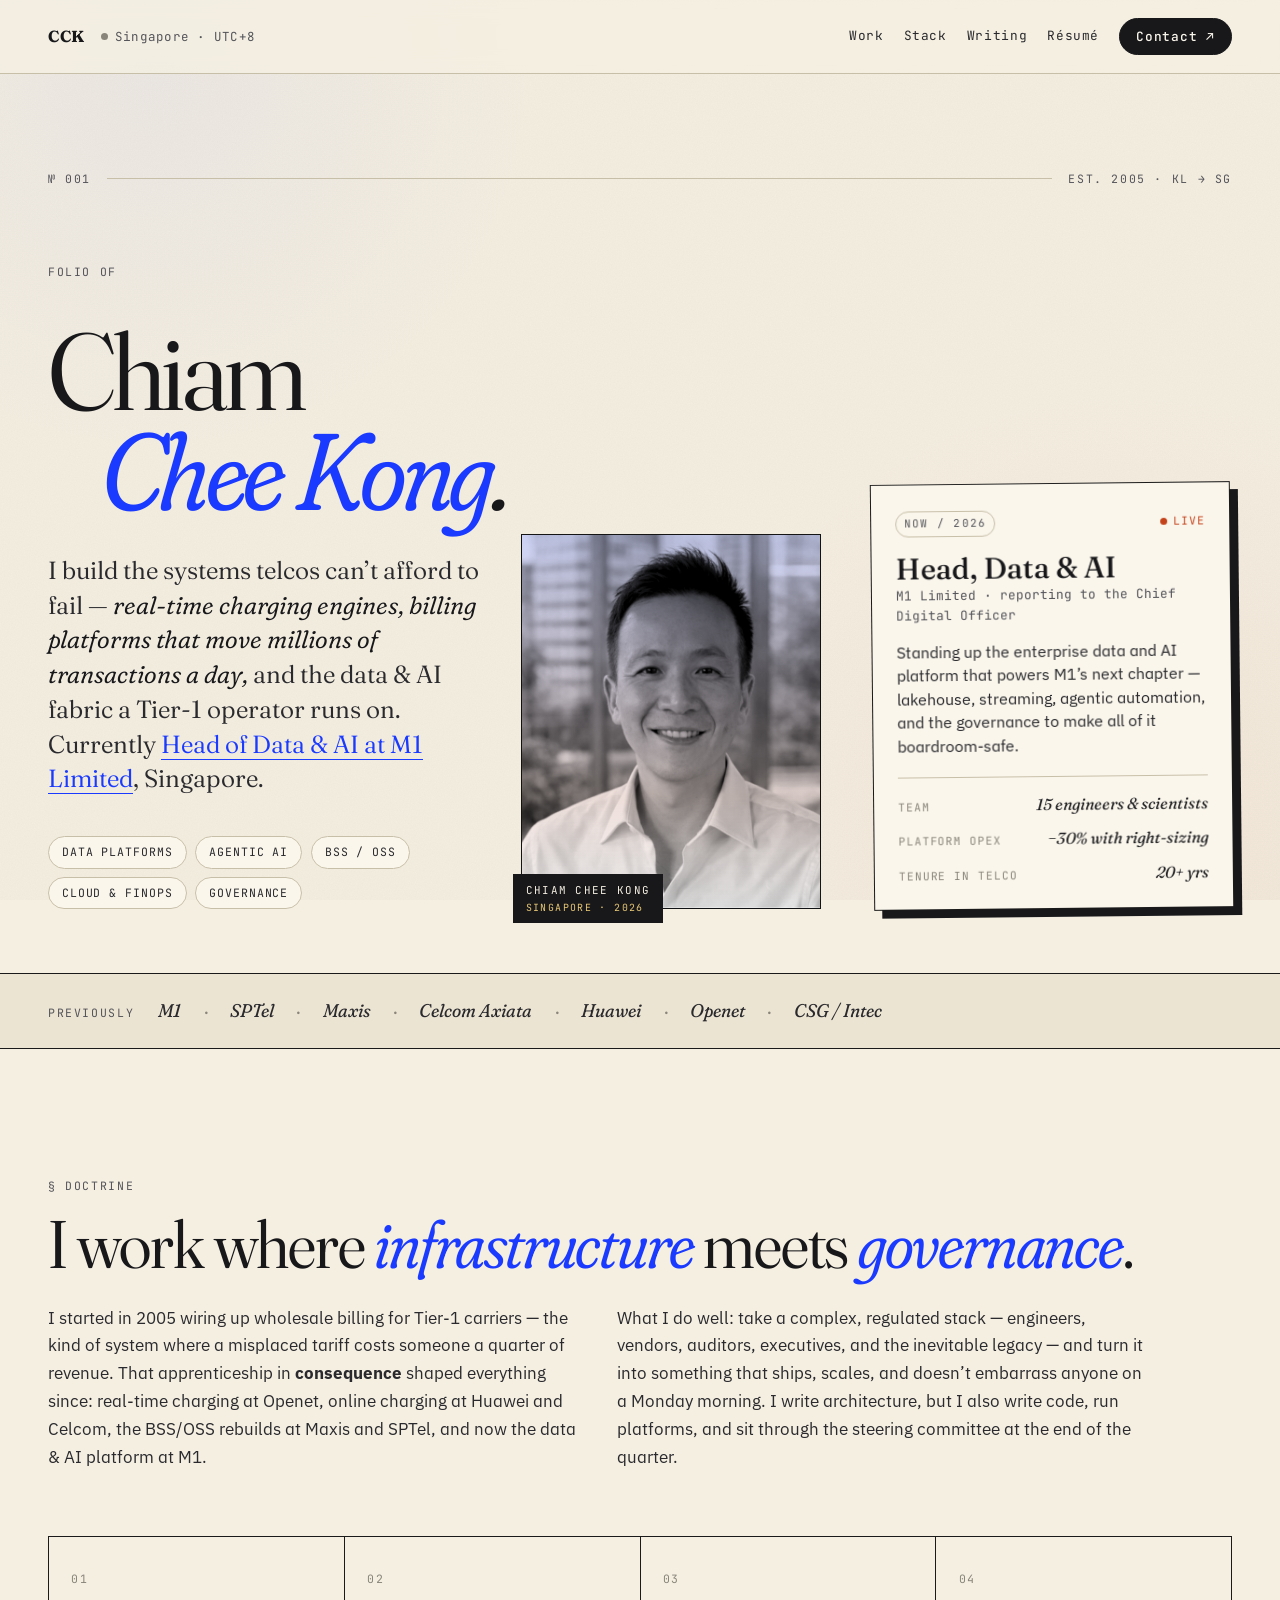
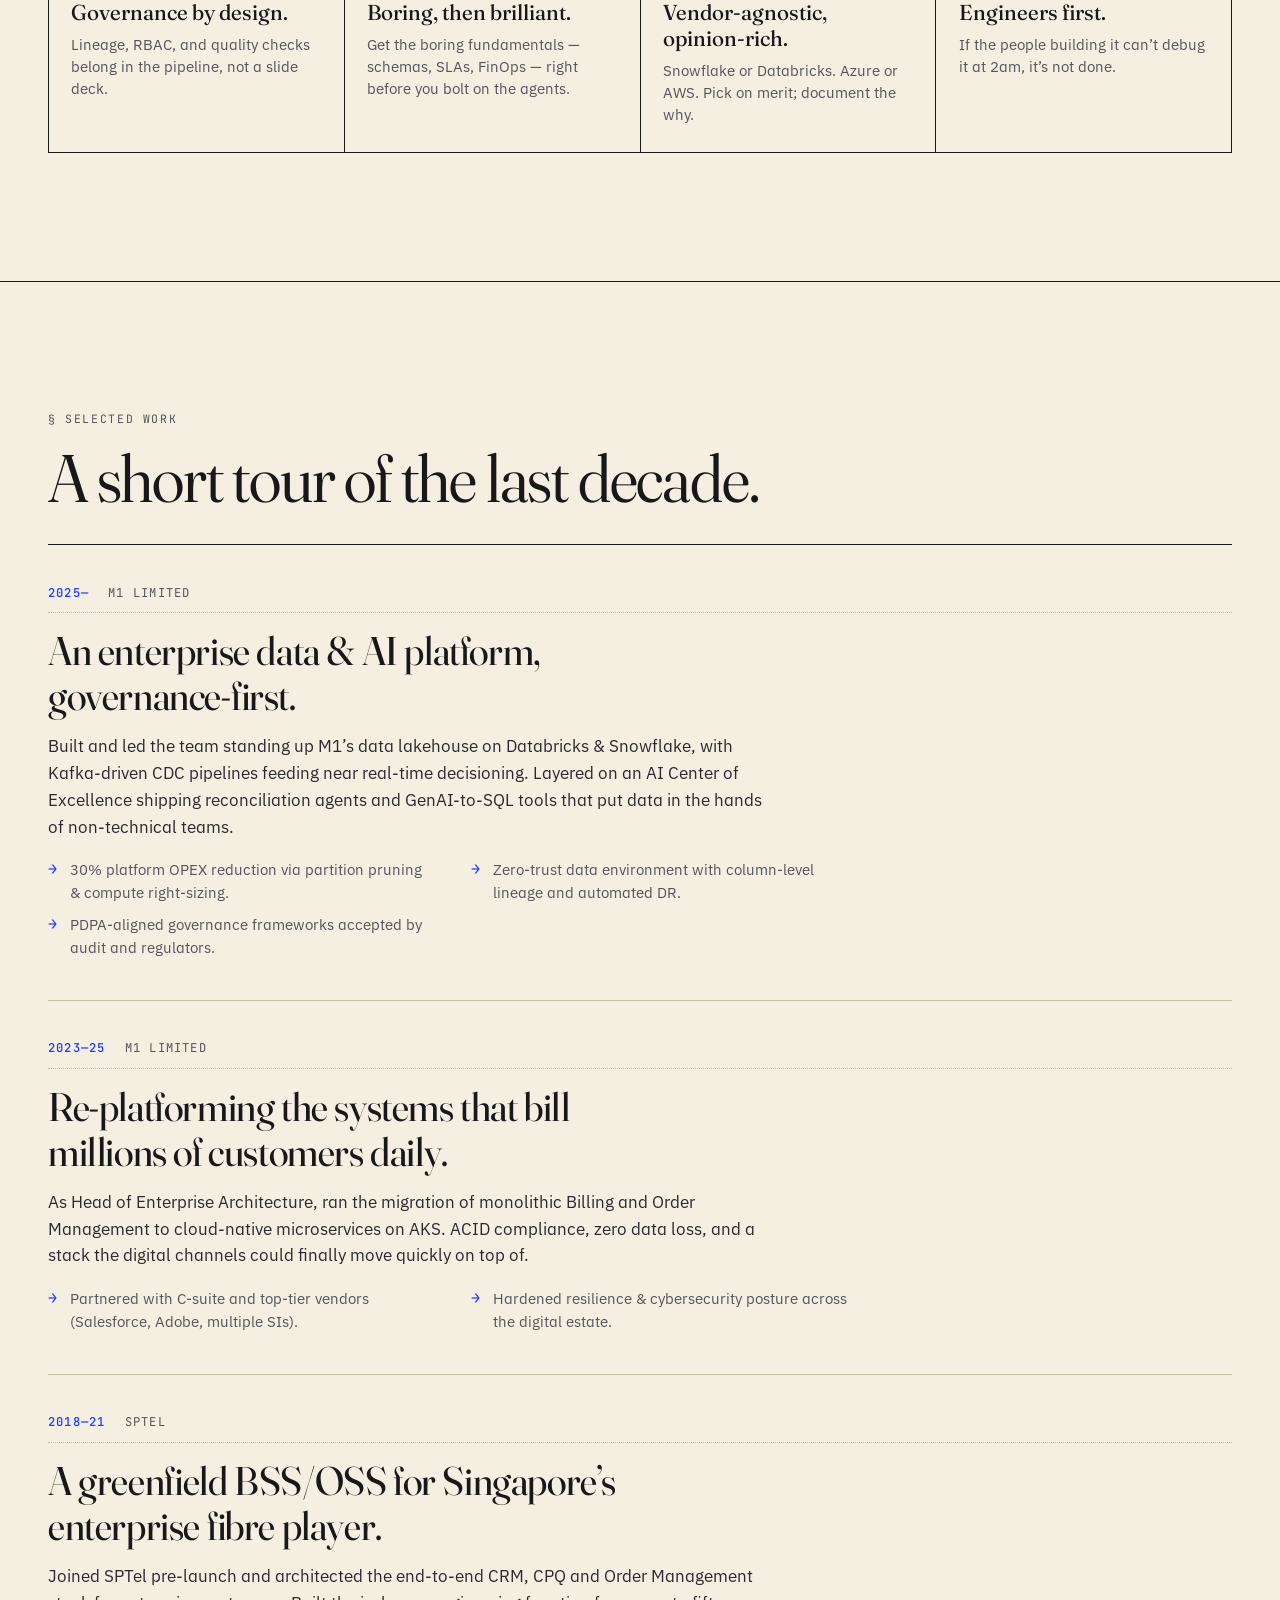
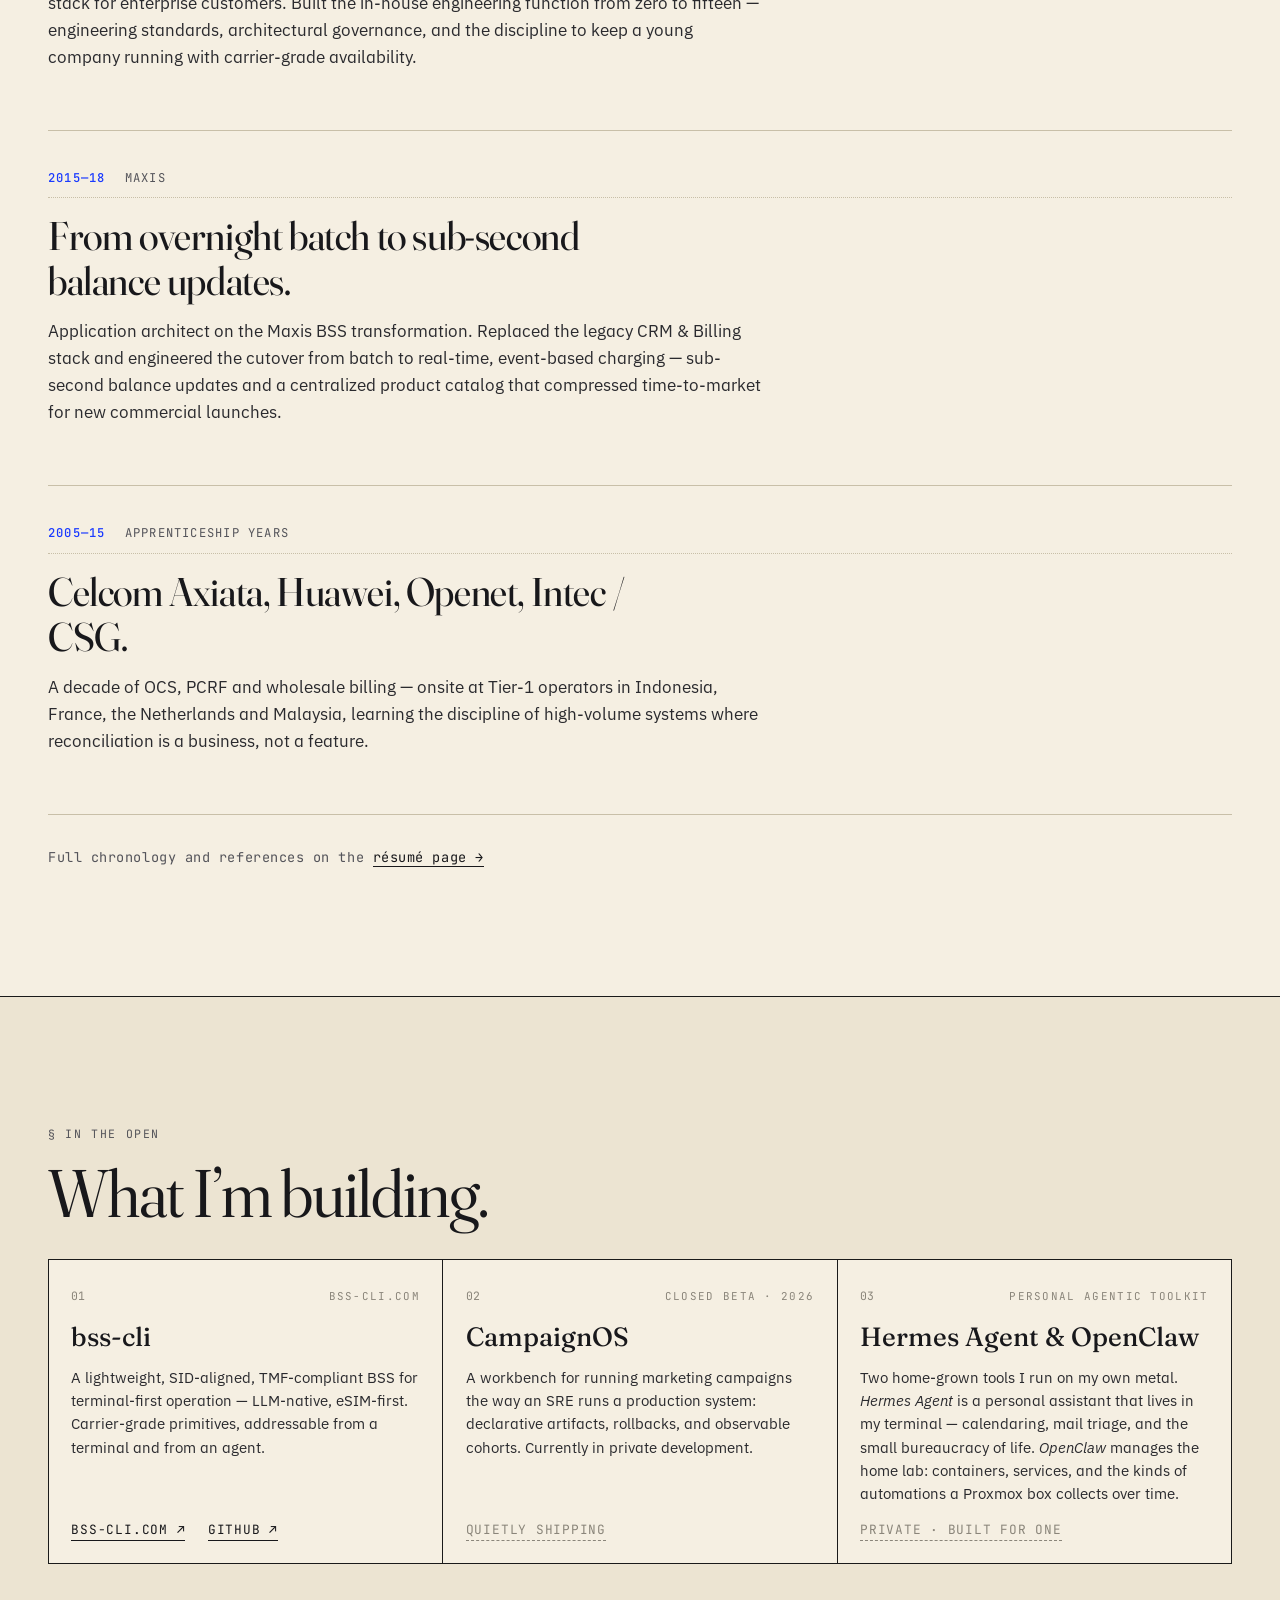
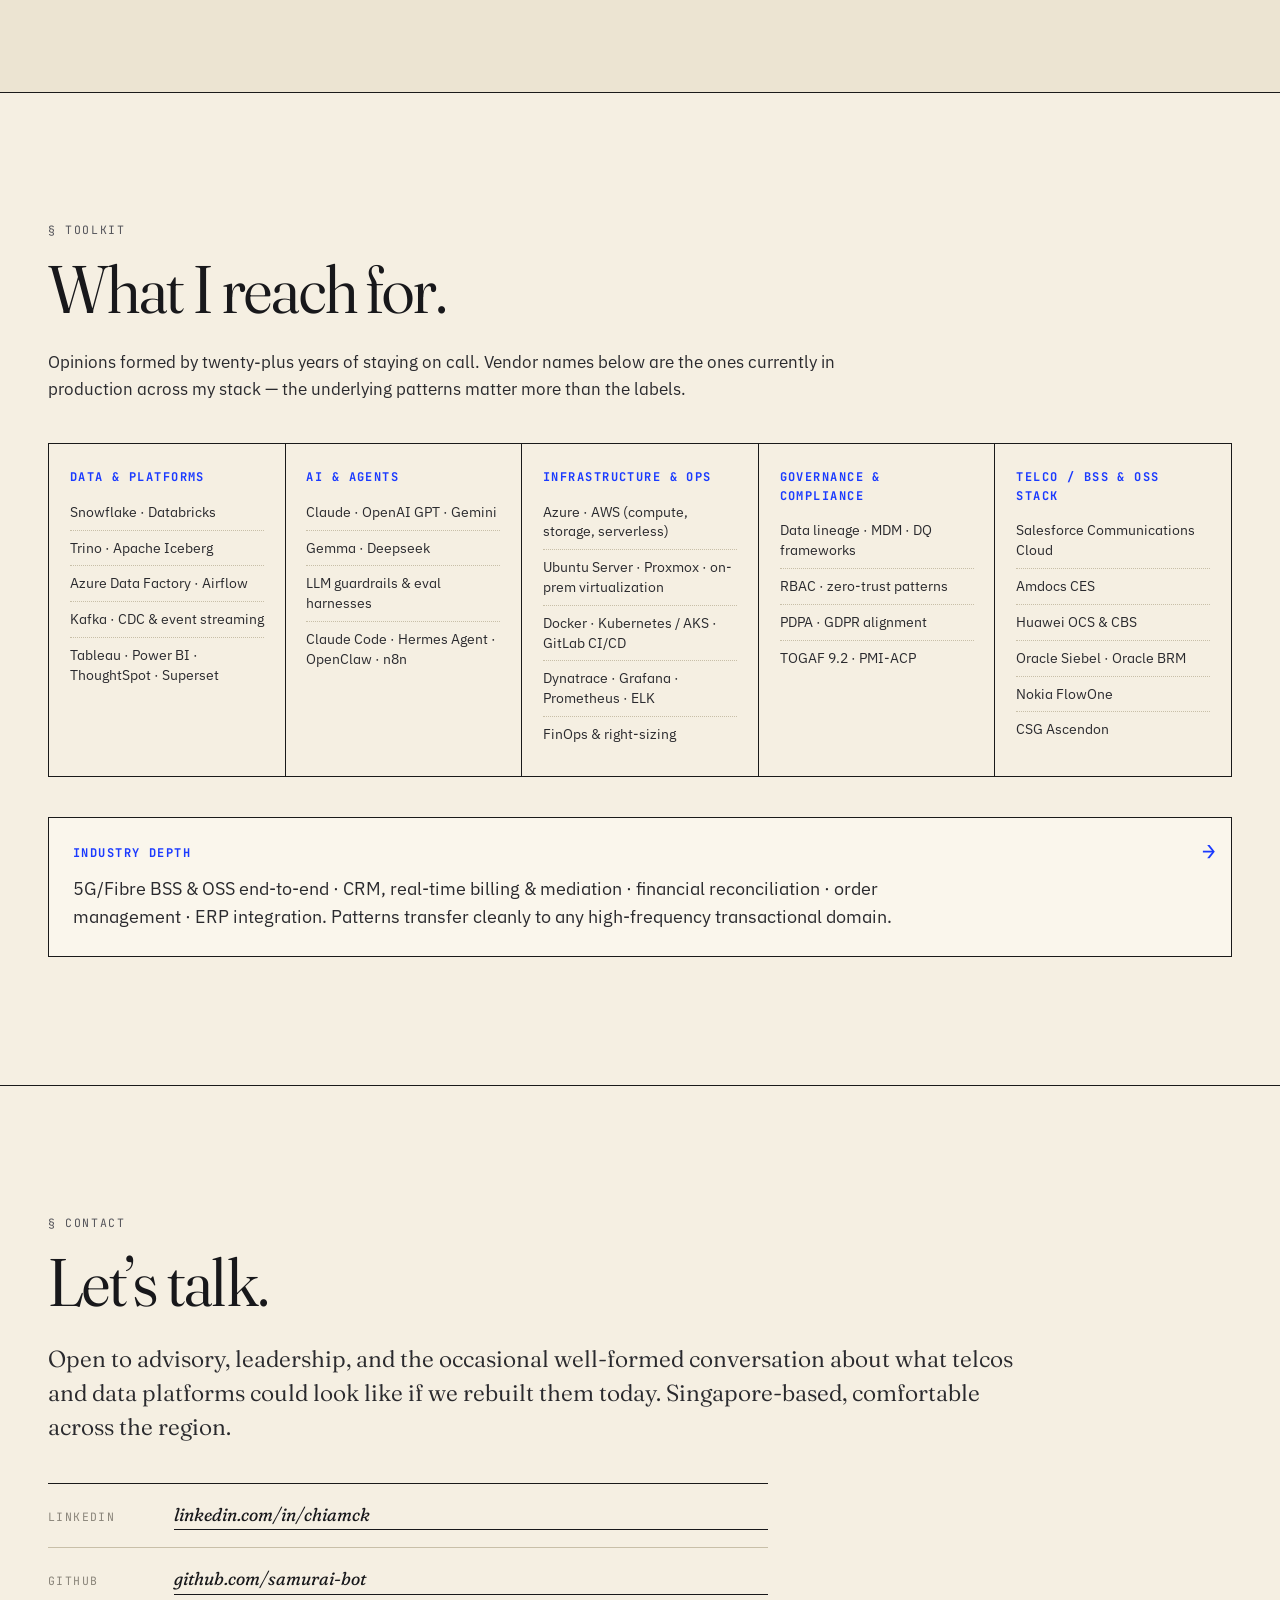
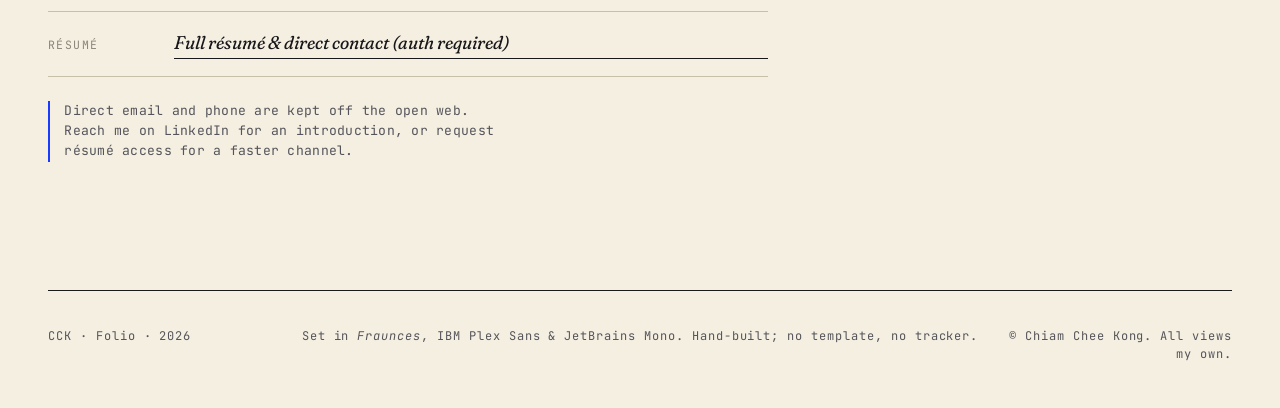
==== commit ac5a7aa7: "SEO: add Person JSON-LD + OG/Twitter image + custom 404 page" ====
--- a/index.html
+++ b/index.html
@@ -14,8 +14,57 @@
   <link rel="preconnect" href="https://fonts.googleapis.com" />
   <link rel="preconnect" href="https://fonts.gstatic.com" crossorigin />
   <link href="https://fonts.googleapis.com/css2?family=Fraunces:opsz,wght,SOFT@9..144,300..900,0..100&family=IBM+Plex+Sans:wght@300;400;500;600&family=JetBrains+Mono:wght@400;500&display=swap" rel="stylesheet" />
+  <link rel="canonical" href="https://chiamck.site/" />
+  <meta property="og:image" content="https://chiamck.site/assets/portrait.jpg" />
+  <meta property="og:locale" content="en_SG" />
+  <meta name="twitter:card" content="summary" />
+  <meta name="twitter:title" content="Chiam Chee Kong — Head of Data &amp; AI" />
+  <meta name="twitter:description" content="Over twenty years building telco-grade data, billing, and decision systems." />
+  <meta name="twitter:image" content="https://chiamck.site/assets/portrait.jpg" />
   <link rel="stylesheet" href="./assets/styles.css" />
   <link rel="icon" type="image/svg+xml" href="./assets/favicon.svg" />
+  <script type="application/ld+json">
+  {
+    "@context": "https://schema.org",
+    "@type": "Person",
+    "name": "Chiam Chee Kong",
+    "alternateName": "Chee Kong Chiam",
+    "url": "https://chiamck.site/",
+    "image": "https://chiamck.site/assets/portrait.jpg",
+    "jobTitle": "Head of Data & AI",
+    "worksFor": {
+      "@type": "Organization",
+      "name": "M1 Limited",
+      "url": "https://www.m1.com.sg/"
+    },
+    "nationality": "Singaporean",
+    "address": {
+      "@type": "PostalAddress",
+      "addressCountry": "SG",
+      "addressLocality": "Singapore"
+    },
+    "sameAs": [
+      "https://www.linkedin.com/in/chiamck/",
+      "https://github.com/samurai-bot",
+      "https://bss-cli.com"
+    ],
+    "knowsAbout": [
+      "Data Engineering",
+      "Artificial Intelligence",
+      "Agentic AI",
+      "BSS/OSS",
+      "Telecommunications",
+      "Cloud Architecture",
+      "Enterprise Architecture",
+      "Real-time Billing",
+      "Data Governance"
+    ],
+    "alumniOf": {
+      "@type": "EducationalOrganization",
+      "name": "Tunku Abdul Rahman College"
+    }
+  }
+  </script>
 </head>
 <body class="page page--home">
 
--- a/assets/styles.css
+++ b/assets/styles.css
@@ -750,6 +750,70 @@
   .footer__grid { grid-template-columns: 1fr; text-align: left; }
   .footer__cite, .footer__legal { text-align: left; }
 }
+
+/* =========================================================
+   404 PAGE
+   ========================================================= */
+
+.page--404 { background: var(--paper); }
+
+.notfound {
+  max-width: 880px;
+  margin: 0 auto;
+  padding: clamp(3rem, 8vw, 6rem) var(--gutter) clamp(4rem, 10vw, 8rem);
+  position: relative;
+}
+.notfound__numerals {
+  font-family: var(--serif);
+  font-size: clamp(8rem, 28vw, 22rem);
+  line-height: .8;
+  font-weight: 300;
+  font-style: italic;
+  color: var(--accent);
+  letter-spacing: -.05em;
+  margin: 0 0 1rem;
+  font-variation-settings: "opsz" 144, "SOFT" 90;
+  pointer-events: none;
+  user-select: none;
+}
+.notfound__title {
+  font-family: var(--serif);
+  font-size: clamp(2rem, 4vw + 1rem, 3.6rem);
+  line-height: 1.05;
+  font-weight: 360;
+  letter-spacing: -.02em;
+  margin: 0 0 1.4rem;
+  font-variation-settings: "opsz" 144, "SOFT" 30;
+  max-width: 18ch;
+}
+.notfound__title em {
+  font-style: italic;
+  color: var(--accent);
+  font-variation-settings: "opsz" 144, "SOFT" 100;
+}
+.notfound__lede {
+  max-width: 50ch;
+  font-size: 1.05rem;
+  line-height: 1.55;
+  color: var(--ink-soft);
+  margin: 0 0 2rem;
+}
+.notfound__lede a {
+  border-bottom: 1px solid var(--accent);
+  color: var(--accent);
+}
+.notfound__links {
+  list-style: none; padding: 0; margin: 0;
+  display: grid; gap: .55rem;
+  font-family: var(--mono);
+  font-size: .9rem;
+  letter-spacing: .04em;
+}
+.notfound__links a {
+  color: var(--ink);
+  border-bottom: 1px solid var(--rule-soft);
+}
+.notfound__links a:hover { color: var(--accent); border-bottom-color: var(--accent); }
 
 /* =========================================================
    GATE PAGE (locked résumé)
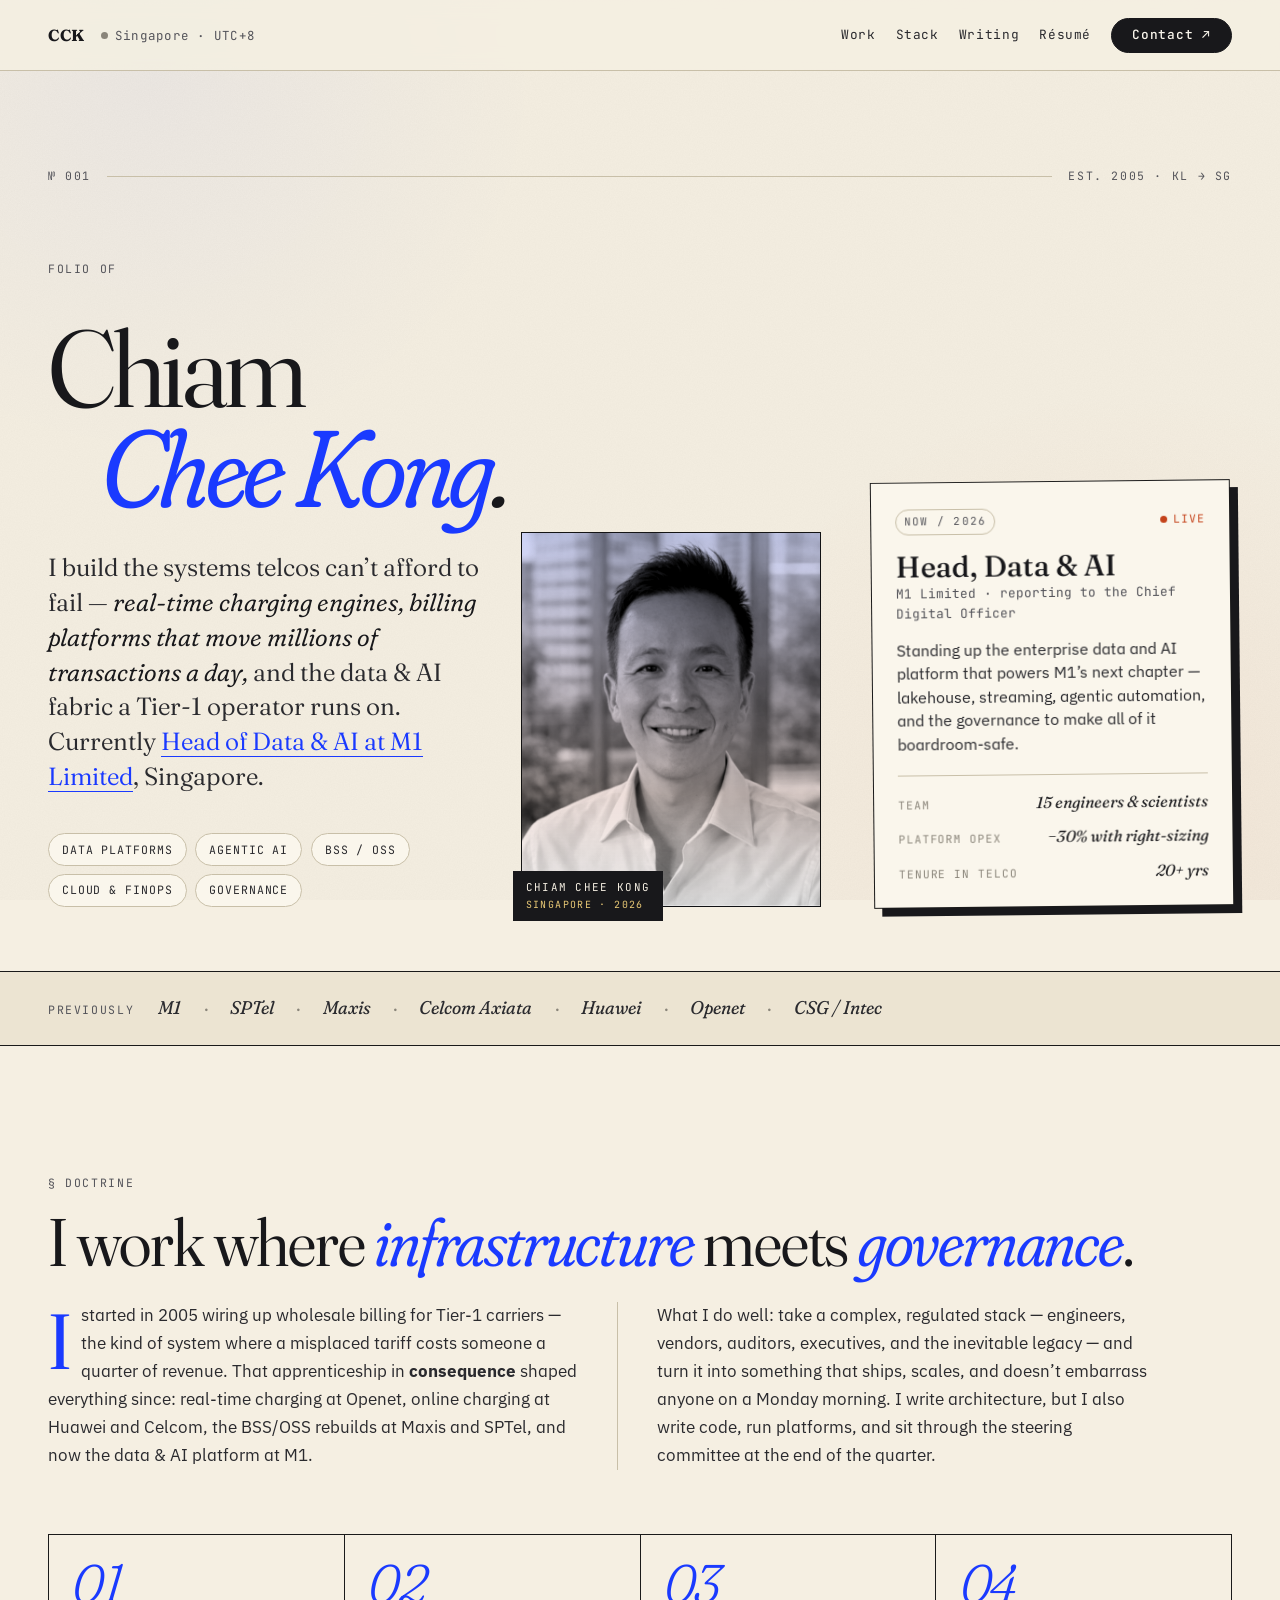
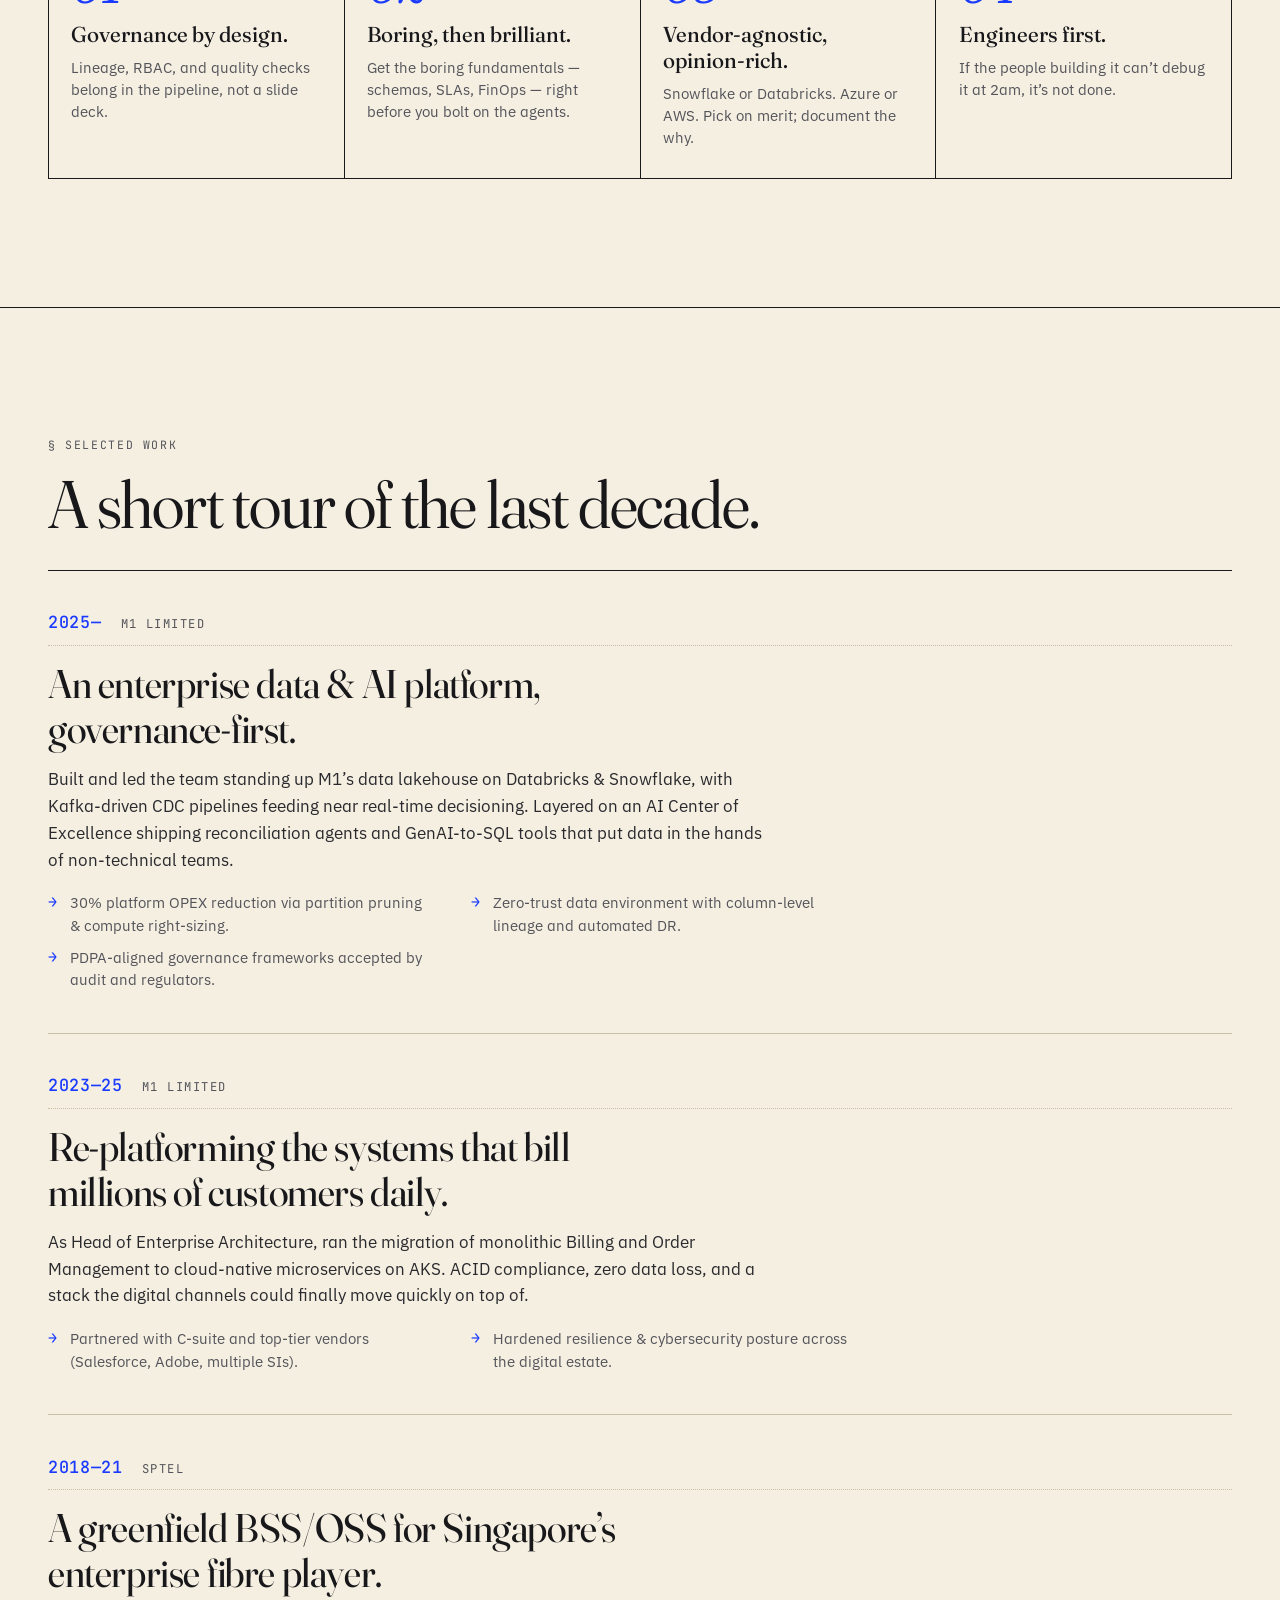
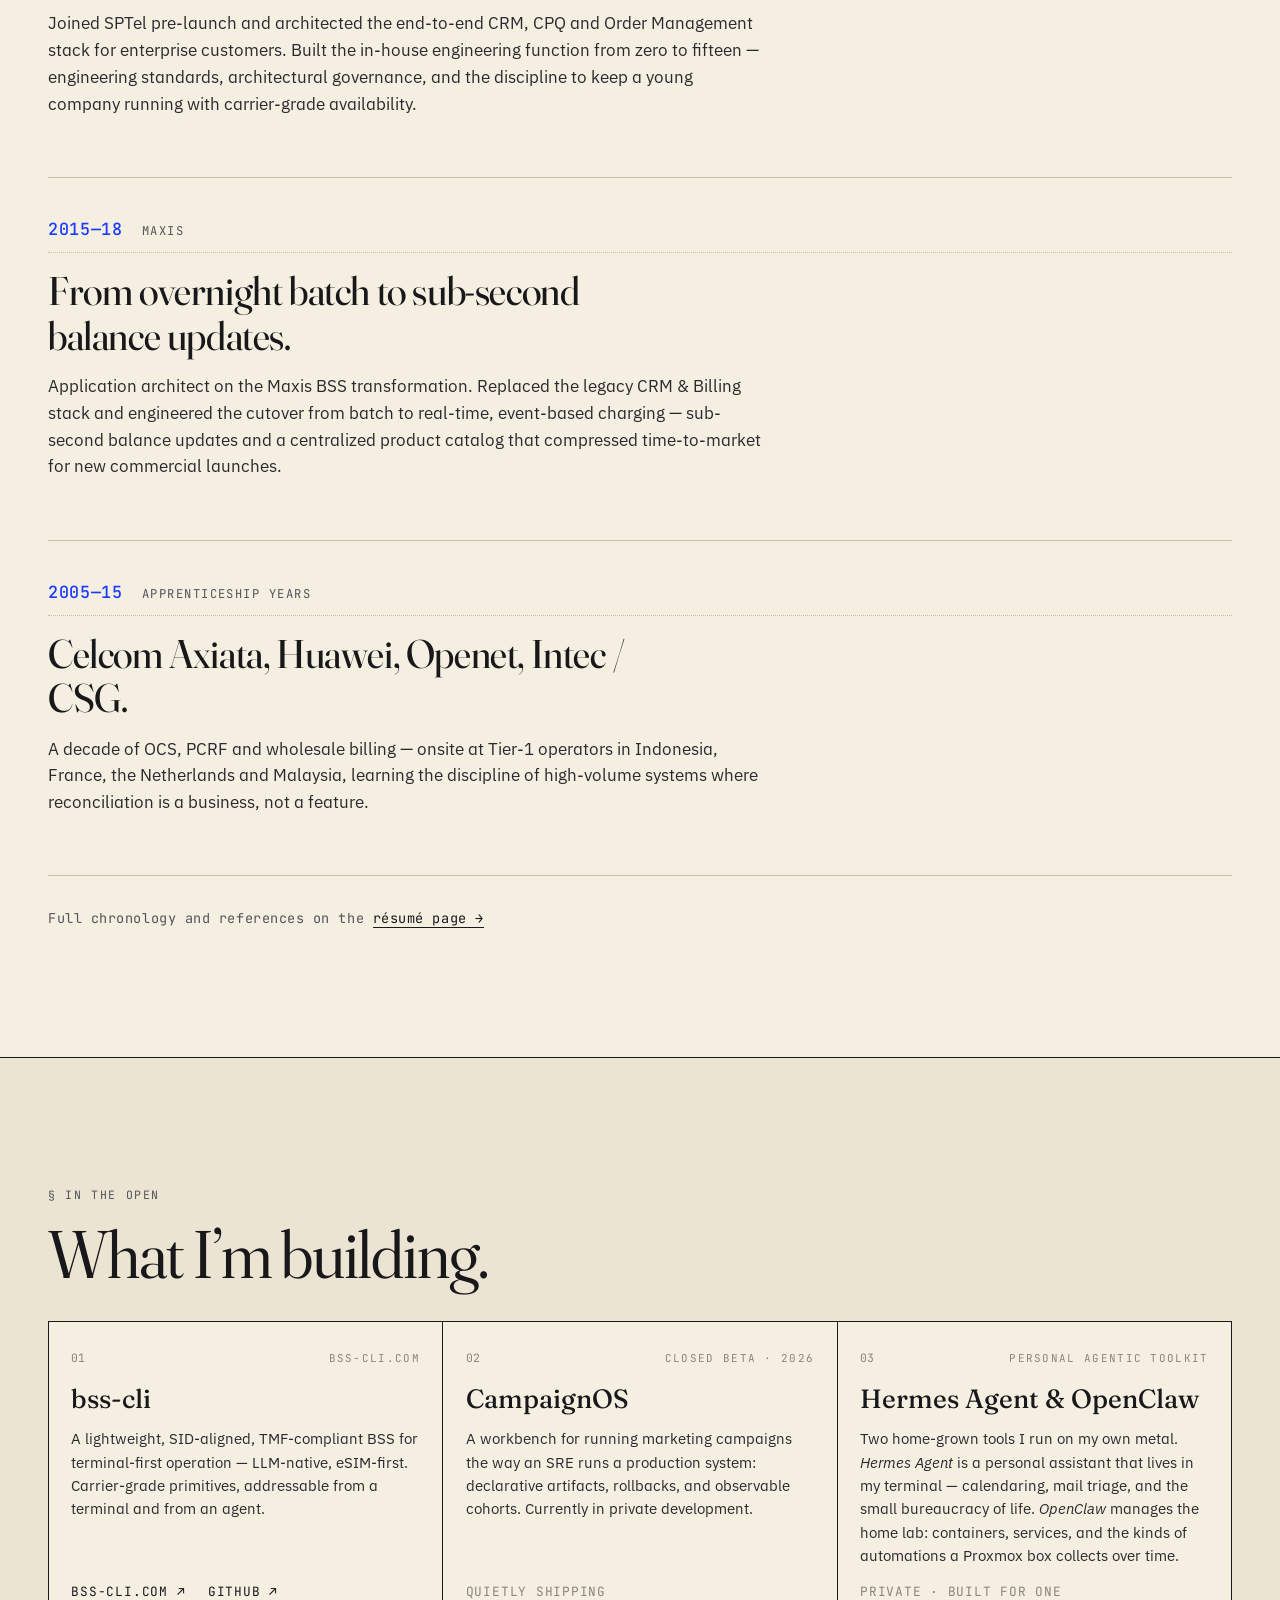
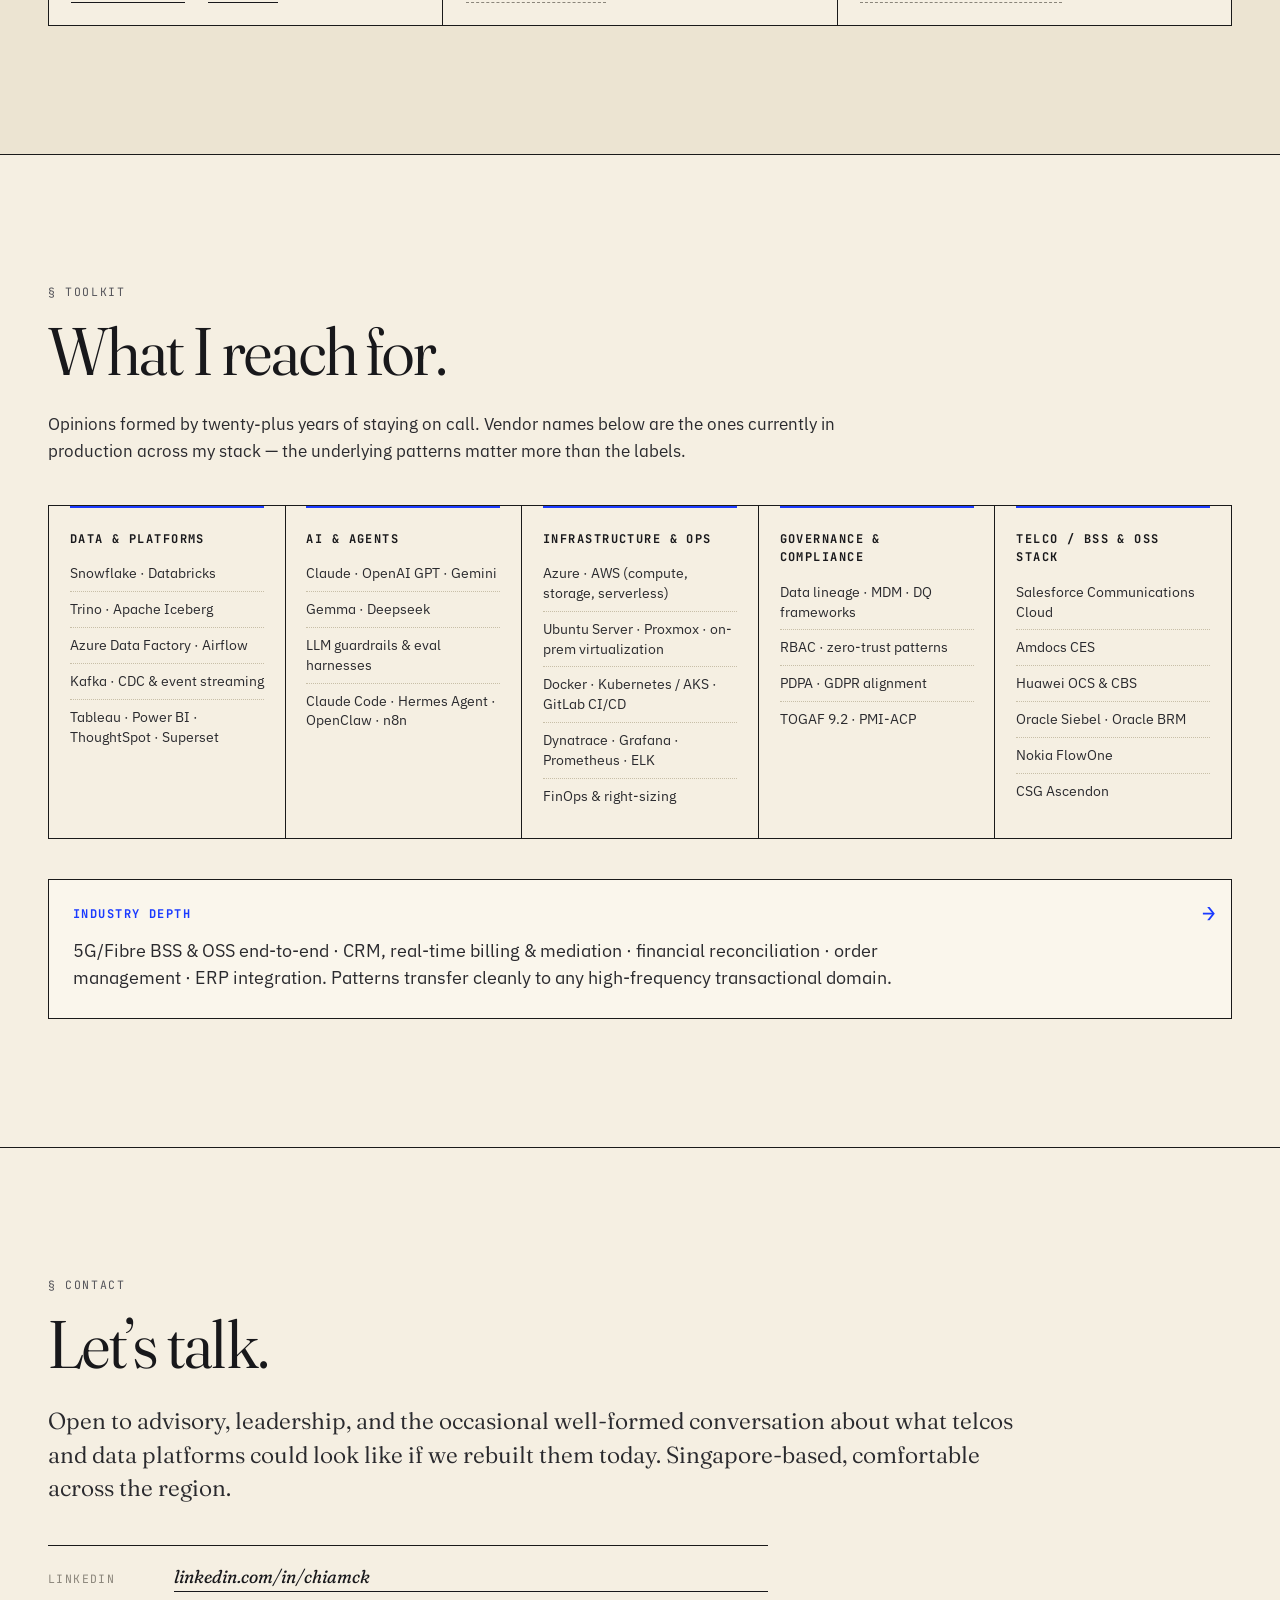
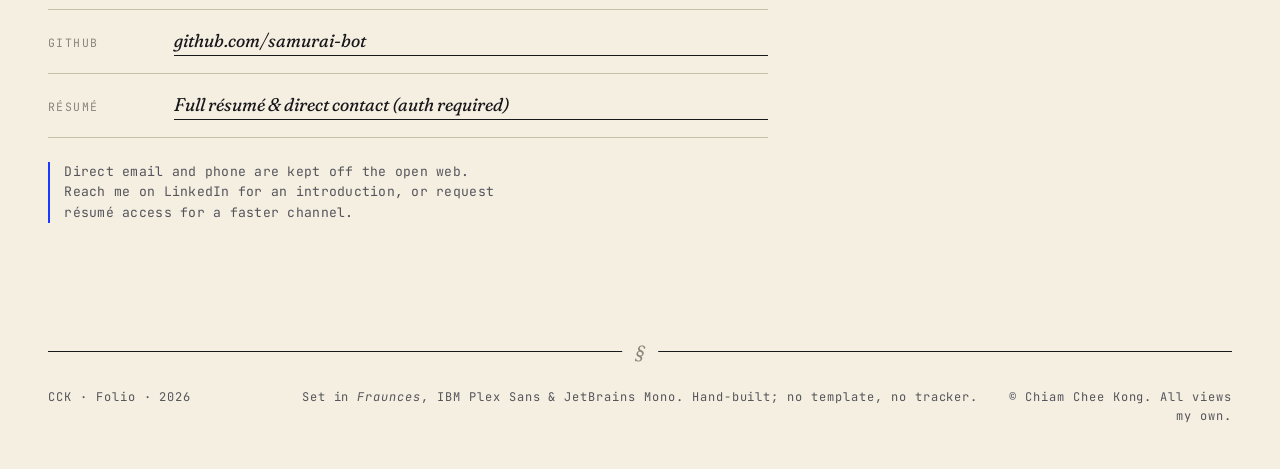
==== commit 7014a004: "Editorial polish across folio + résumé Folio: drop cap on doctrine, large italic principle numerals," ====
--- a/index.html
+++ b/index.html
@@ -21,7 +21,7 @@
   <meta name="twitter:title" content="Chiam Chee Kong — Head of Data &amp; AI" />
   <meta name="twitter:description" content="Over twenty years building telco-grade data, billing, and decision systems." />
   <meta name="twitter:image" content="https://chiamck.site/assets/portrait.jpg" />
-  <link rel="stylesheet" href="./assets/styles.css" />
+  <link rel="stylesheet" href="./assets/styles.css?v=3" />
   <link rel="icon" type="image/svg+xml" href="./assets/favicon.svg" />
   <script type="application/ld+json">
   {
--- a/assets/styles.css
+++ b/assets/styles.css
@@ -184,21 +184,33 @@
 .topbar__cta,
 .topbar__cta:link,
 .topbar__cta:visited {
-  display: inline-flex; align-items: center;
+  display: inline-flex;
+  align-items: center;
+  justify-content: center;
+  height: 2.2rem;
+  line-height: 1;
+  white-space: nowrap;
   border: 1px solid var(--ink) !important;
-  padding: .5rem 1rem;
+  padding: 0 1.25rem;
   border-radius: 999px;
   background: var(--ink) !important;
   color: var(--paper-soft) !important;
   font-weight: 500;
   letter-spacing: .06em;
+  font-family: inherit;
 }
 .topbar__cta:hover, .topbar__cta:focus-visible {
   background: var(--accent) !important;
   border-color: var(--accent) !important;
   color: #ffffff !important;
 }
-.topbar__cta--button { font-family: var(--mono); font-size: .8rem; }
+.topbar__cta--button {
+  font-family: var(--mono);
+  font-size: .8rem;
+  cursor: pointer;
+  -webkit-appearance: none;
+  appearance: none;
+}
 @media (max-width: 720px) {
   .topbar { padding: .75rem 1rem; gap: 1rem; }
   .topbar__nav { gap: .85rem; font-size: .72rem; }
@@ -439,9 +451,24 @@
   font-size: 1.06rem;
   line-height: 1.65;
   color: var(--ink-soft);
+  position: relative;
 }
 .doctrine__cols p { margin: 0; }
-@media (max-width: 760px) { .doctrine__cols { grid-template-columns: 1fr; } }
+.doctrine__cols p:first-child::first-letter {
+  font-family: var(--serif);
+  font-weight: 380;
+  font-size: 4.6em;
+  line-height: .85;
+  float: left;
+  padding: .08em .12em 0 0;
+  color: var(--accent);
+  font-variation-settings: "opsz" 144, "SOFT" 30;
+}
+.doctrine__cols p:first-child + p { border-left: 1px solid var(--rule-soft); padding-left: 2.4rem; }
+@media (max-width: 760px) {
+  .doctrine__cols { grid-template-columns: 1fr; gap: 1.6rem; }
+  .doctrine__cols p:first-child + p { border-left: 0; padding-left: 0; }
+}
 
 .principles {
   list-style: none; padding: 0; margin: 4rem 0 0;
@@ -452,15 +479,24 @@
 }
 .principles li {
   background: var(--paper);
-  padding: 1.6rem 1.4rem;
+  padding: 1.6rem 1.4rem 1.8rem;
+  position: relative;
 }
 .principles__num {
-  font-family: var(--mono); font-size: .72rem; letter-spacing: .12em;
-  color: var(--ink-faint);
+  display: block;
+  font-family: var(--serif);
+  font-style: italic;
+  font-weight: 300;
+  font-size: 3.4rem;
+  line-height: .9;
+  letter-spacing: -.03em;
+  color: var(--accent);
+  font-variation-settings: "opsz" 144, "SOFT" 100;
+  margin: 0 0 .8rem;
 }
 .principles h3 {
   font-family: var(--serif); font-size: 1.35rem; line-height: 1.2;
-  margin: .55rem 0 .55rem; font-weight: 460;
+  margin: 0 0 .55rem; font-weight: 460;
   font-variation-settings: "opsz" 60;
 }
 .principles p { margin: 0; color: var(--ink-mute); font-size: .92rem; line-height: 1.5; }
@@ -488,14 +524,17 @@
 
 .case__meta {
   display: flex; align-items: baseline; gap: 1.2rem;
-  font-family: var(--mono); font-size: .76rem; letter-spacing: .1em;
+  font-family: var(--mono); letter-spacing: .08em;
   text-transform: uppercase;
   margin-bottom: 1rem;
   padding-bottom: .6rem;
   border-bottom: 1px dotted var(--rule-soft);
 }
-.case__year { color: var(--accent); font-weight: 500; }
-.case__org  { color: var(--ink-mute); }
+.case__year {
+  color: var(--accent); font-weight: 500;
+  font-size: 1.05rem; letter-spacing: .04em;
+}
+.case__org  { color: var(--ink-mute); font-size: .76rem; letter-spacing: .12em; }
 .case__meta::after {
   content: ""; flex: 1; height: 1px; background: transparent;
 }
@@ -628,11 +667,17 @@
 .stack__col {
   background: var(--paper);
   padding: 1.5rem 1.3rem;
+  position: relative;
+}
+.stack__col::before {
+  content: "";
+  position: absolute; top: 0; left: 1.3rem; right: 1.3rem;
+  height: 2px; background: var(--accent);
 }
 .stack__col h3 {
   font-family: var(--mono); font-size: .75rem;
   letter-spacing: .12em; text-transform: uppercase;
-  color: var(--accent); margin: 0 0 1rem;
+  color: var(--ink); margin: 0 0 1rem;
 }
 .stack__col ul {
   list-style: none; padding: 0; margin: 0; display: grid; gap: .5rem;
@@ -737,7 +782,23 @@
 .footer {
   padding: 0 var(--gutter) 2rem;
 }
-.footer__rule { height: 1px; background: var(--rule); margin-bottom: 1.5rem; }
+.footer__rule {
+  height: 1px; background: var(--rule);
+  margin-bottom: 1.5rem;
+  position: relative;
+}
+.footer__rule::before {
+  content: "§";
+  position: absolute; left: 50%; top: 50%;
+  transform: translate(-50%, -50%);
+  background: var(--paper);
+  padding: 0 .8rem;
+  font-family: var(--serif);
+  font-style: italic;
+  font-size: 1.1rem;
+  color: var(--ink-faint);
+  font-variation-settings: "opsz" 60, "SOFT" 100;
+}
 .footer__grid {
   display: grid; grid-template-columns: 1fr auto 1fr;
   gap: 1rem; align-items: baseline;
@@ -998,6 +1059,13 @@
 .resume__contact li:last-child::after { content: ""; }
 .resume__contact a { border-bottom: 1px solid var(--rule-soft); }
 .resume__contact a:hover { color: var(--accent); border-bottom-color: var(--accent); }
+.resume__contact .resume__site {
+  font-weight: 600;
+  color: var(--accent);
+  border-bottom: 1px solid var(--accent);
+  letter-spacing: .06em;
+}
+.resume__contact .resume__site:hover { color: var(--ink); border-bottom-color: var(--ink); }
 
 .resume__section {
   margin-top: 2.4rem;
@@ -1044,9 +1112,34 @@
 }
 .role__when {
   font-family: var(--mono);
-  font-size: .78rem; letter-spacing: .04em;
-  color: var(--ink-faint);
+  font-size: .84rem; letter-spacing: .04em;
+  color: var(--ink-mute);
   margin: 0; grid-column: 2; text-align: right;
+  white-space: nowrap;
+}
+
+/* current role: subtle ink rule on the left + live tag */
+.role--current {
+  position: relative;
+  padding-left: 1rem;
+  margin-left: -1rem;
+  border-left: 2px solid var(--accent);
+}
+.role--current .role__title { display: inline-flex; align-items: center; gap: .65rem; }
+.role__live {
+  font-family: var(--mono);
+  font-size: .62rem;
+  letter-spacing: .14em;
+  text-transform: uppercase;
+  color: var(--accent-warm);
+  display: inline-flex; align-items: center; gap: .4em;
+  font-weight: 500;
+  vertical-align: 3px;
+}
+.role__live .dot { width: 6px; height: 6px; }
+@media print {
+  .role--current { border-left: 0; padding-left: 0; margin-left: 0; }
+  .role__live { display: none; }
 }
 .role__org {
   font-family: var(--serif); font-style: italic;
@@ -1069,15 +1162,72 @@
 
 .resume__skills {
   display: grid; grid-template-columns: repeat(2, minmax(0, 1fr));
-  gap: 1.2rem 2rem;
+  gap: 1.4rem 2.2rem;
 }
 @media (max-width: 700px) { .resume__skills { grid-template-columns: 1fr; } }
+
 .resume__skills h3 {
-  font-family: var(--mono); font-size: .72rem; letter-spacing: .1em;
-  text-transform: uppercase; color: var(--ink-mute);
-  margin: 0 0 .45rem;
-}
-.resume__skills p { margin: 0; font-size: .94rem; color: var(--ink-soft); }
+  font-family: var(--mono); font-size: .72rem; letter-spacing: .12em;
+  text-transform: uppercase; color: var(--ink);
+  margin: 0 0 .55rem;
+  padding-top: .55rem;
+  padding-bottom: .35rem;
+  border-top: 2px solid var(--accent);
+  border-bottom: 1px dotted var(--rule-soft);
+}
+
+.resume__skills p { margin: 0; font-size: .94rem; color: var(--ink-soft); line-height: 1.5; }
+
+.resume__skills .skill { break-inside: avoid; }
+
+.resume__skills dl {
+  margin: 0;
+  display: grid;
+  grid-template-columns: minmax(120px, max-content) 1fr;
+  gap: .35rem .8rem;
+  font-size: .92rem;
+  line-height: 1.45;
+}
+.resume__skills dt {
+  font-family: var(--serif);
+  font-style: italic;
+  color: var(--ink);
+  font-variation-settings: "opsz" 30, "SOFT" 80;
+  font-weight: 480;
+}
+.resume__skills dd {
+  margin: 0;
+  color: var(--ink-soft);
+}
+.resume__skills dd a {
+  border-bottom: 1px solid var(--rule-soft);
+}
+
+.skill__lead {
+  margin: 0 0 .5rem !important;
+  font-size: .9rem !important;
+  color: var(--ink-mute) !important;
+}
+.skill__list {
+  list-style: none; padding: 0; margin: 0;
+  display: grid; grid-template-columns: repeat(2, minmax(0, 1fr));
+  gap: .25rem .8rem;
+  font-size: .92rem; color: var(--ink-soft);
+}
+.skill__list li {
+  position: relative; padding-left: .9rem;
+}
+.skill__list li::before {
+  content: "▸";
+  position: absolute; left: 0; top: 0;
+  color: var(--accent);
+  font-family: var(--mono);
+  font-size: .7em;
+  top: .15em;
+}
+@media (max-width: 700px) {
+  .skill__list { grid-template-columns: 1fr; }
+}
 
 .resume__edu { list-style: none; padding: 0; margin: 0; display: grid; gap: .5rem; font-size: .96rem; color: var(--ink-soft); }
 .resume__edu strong { color: var(--ink); font-weight: 600; }
@@ -1091,11 +1241,20 @@
     --paper: #ffffff;
     --paper-soft: #ffffff;
     --paper-deep: #ffffff;
-    --rule: #1a1a1a;
-    --rule-soft: #b5b1a6;
+    --ink: #000000;
+    --ink-soft: #000000;
+    --ink-mute: #1a1a1a;
+    --ink-faint: #333333;
+    --rule: #000000;
+    --rule-soft: #888888;
     --accent: #1a3aff;
   }
-  html, body { background: #fff !important; }
+  html, body {
+    background: #fff !important;
+    color: #000 !important;
+    -webkit-print-color-adjust: exact;
+    print-color-adjust: exact;
+  }
   body::before { display: none; }
   .no-print, .topbar, .footer { display: none !important; }
   .resume { padding: 0; max-width: none; margin: 0; }
@@ -1106,7 +1265,33 @@
   .resume__lede { font-size: 10pt; }
   .role__title { font-size: 11.5pt; }
   .role__when, .role__org { font-size: 8.5pt; }
-  .role__points, .resume__skills p, .resume__edu { font-size: 9pt; }
+  /* Force pure-black on every text element — Safari respects -webkit-text-fill-color
+     even when its print engine downsamples colors. The text-shadow trick re-renders
+     glyphs as solid black regardless of color-adjust mode. */
+  .resume,
+  .resume * {
+    color: #000 !important;
+    -webkit-text-fill-color: #000 !important;
+    -webkit-print-color-adjust: exact !important;
+    print-color-adjust: exact !important;
+  }
+  .role__when {
+    color: #000 !important;
+    -webkit-text-fill-color: #000 !important;
+    font-weight: 700 !important;
+  }
+  .role__org { font-style: italic; }
+  .resume__hint { font-weight: 600 !important; }
+  /* Keep accent only on H2 section headers and the site link for one bit of color */
+  .resume__h2 { color: #1a3aff !important; -webkit-text-fill-color: #1a3aff !important; }
+  .resume__title { color: #1a3aff !important; -webkit-text-fill-color: #1a3aff !important; }
+  .resume__skills h3 { color: #1a3aff !important; -webkit-text-fill-color: #1a3aff !important; }
+  .resume__contact .resume__site { color: #1a3aff !important; -webkit-text-fill-color: #1a3aff !important; font-weight: 700 !important; }
+  .role__points, .resume__skills p, .resume__skills dl, .skill__list, .resume__edu { font-size: 9pt; }
+  .resume__skills h3 { font-size: 7.5pt; padding-bottom: 2pt; }
+  .resume__skills { gap: 8pt 14pt; }
+  .resume__skills dl { grid-template-columns: minmax(80pt, max-content) 1fr; gap: 2pt 8pt; }
+  .skill__list { gap: 2pt 10pt; }
   .role { margin-bottom: 12pt; }
   .resume__section { margin-top: 14pt; }
   a { color: var(--ink) !important; border-bottom-color: var(--rule-soft) !important; }
@@ -1116,13 +1301,41 @@
 /* ---------- entrance motion ---------- */
 
 @media (prefers-reduced-motion: no-preference) {
-  .display__line, .lede, .hero__chips li, .card-now, .case, .principles li, .card-proj, .stack__col {
+  .display__line, .lede, .hero__chips li, .card-now, .case, .principles li, .card-proj, .stack__col, .role {
     animation: rise .9s var(--easing) both;
   }
+  .role:nth-child(1) { animation-delay: .04s; }
+  .role:nth-child(2) { animation-delay: .10s; }
+  .role:nth-child(3) { animation-delay: .16s; }
+  .role:nth-child(4) { animation-delay: .22s; }
+  .role:nth-child(5) { animation-delay: .28s; }
+  .role:nth-child(6) { animation-delay: .34s; }
   .display__line--it { animation-delay: .12s; }
   .lede { animation-delay: .22s; }
   .hero__chips li { animation-delay: .32s; }
   .card-now { animation: rise .9s var(--easing) both, settle 1.2s var(--easing) .8s both; }
+
+  .principles li:nth-child(1) { animation-delay: .05s; }
+  .principles li:nth-child(2) { animation-delay: .12s; }
+  .principles li:nth-child(3) { animation-delay: .19s; }
+  .principles li:nth-child(4) { animation-delay: .26s; }
+
+  .case:nth-child(1) { animation-delay: .04s; }
+  .case:nth-child(2) { animation-delay: .10s; }
+  .case:nth-child(3) { animation-delay: .16s; }
+  .case:nth-child(4) { animation-delay: .22s; }
+  .case:nth-child(5) { animation-delay: .28s; }
+
+  .card-proj:nth-child(1) { animation-delay: .05s; }
+  .card-proj:nth-child(2) { animation-delay: .14s; }
+  .card-proj:nth-child(3) { animation-delay: .23s; }
+
+  .stack__col:nth-child(1) { animation-delay: .04s; }
+  .stack__col:nth-child(2) { animation-delay: .10s; }
+  .stack__col:nth-child(3) { animation-delay: .16s; }
+  .stack__col:nth-child(4) { animation-delay: .22s; }
+  .stack__col:nth-child(5) { animation-delay: .28s; }
+
   @keyframes rise {
     from { opacity: 0; transform: translateY(14px); }
     to   { opacity: 1; transform: translateY(0); }
